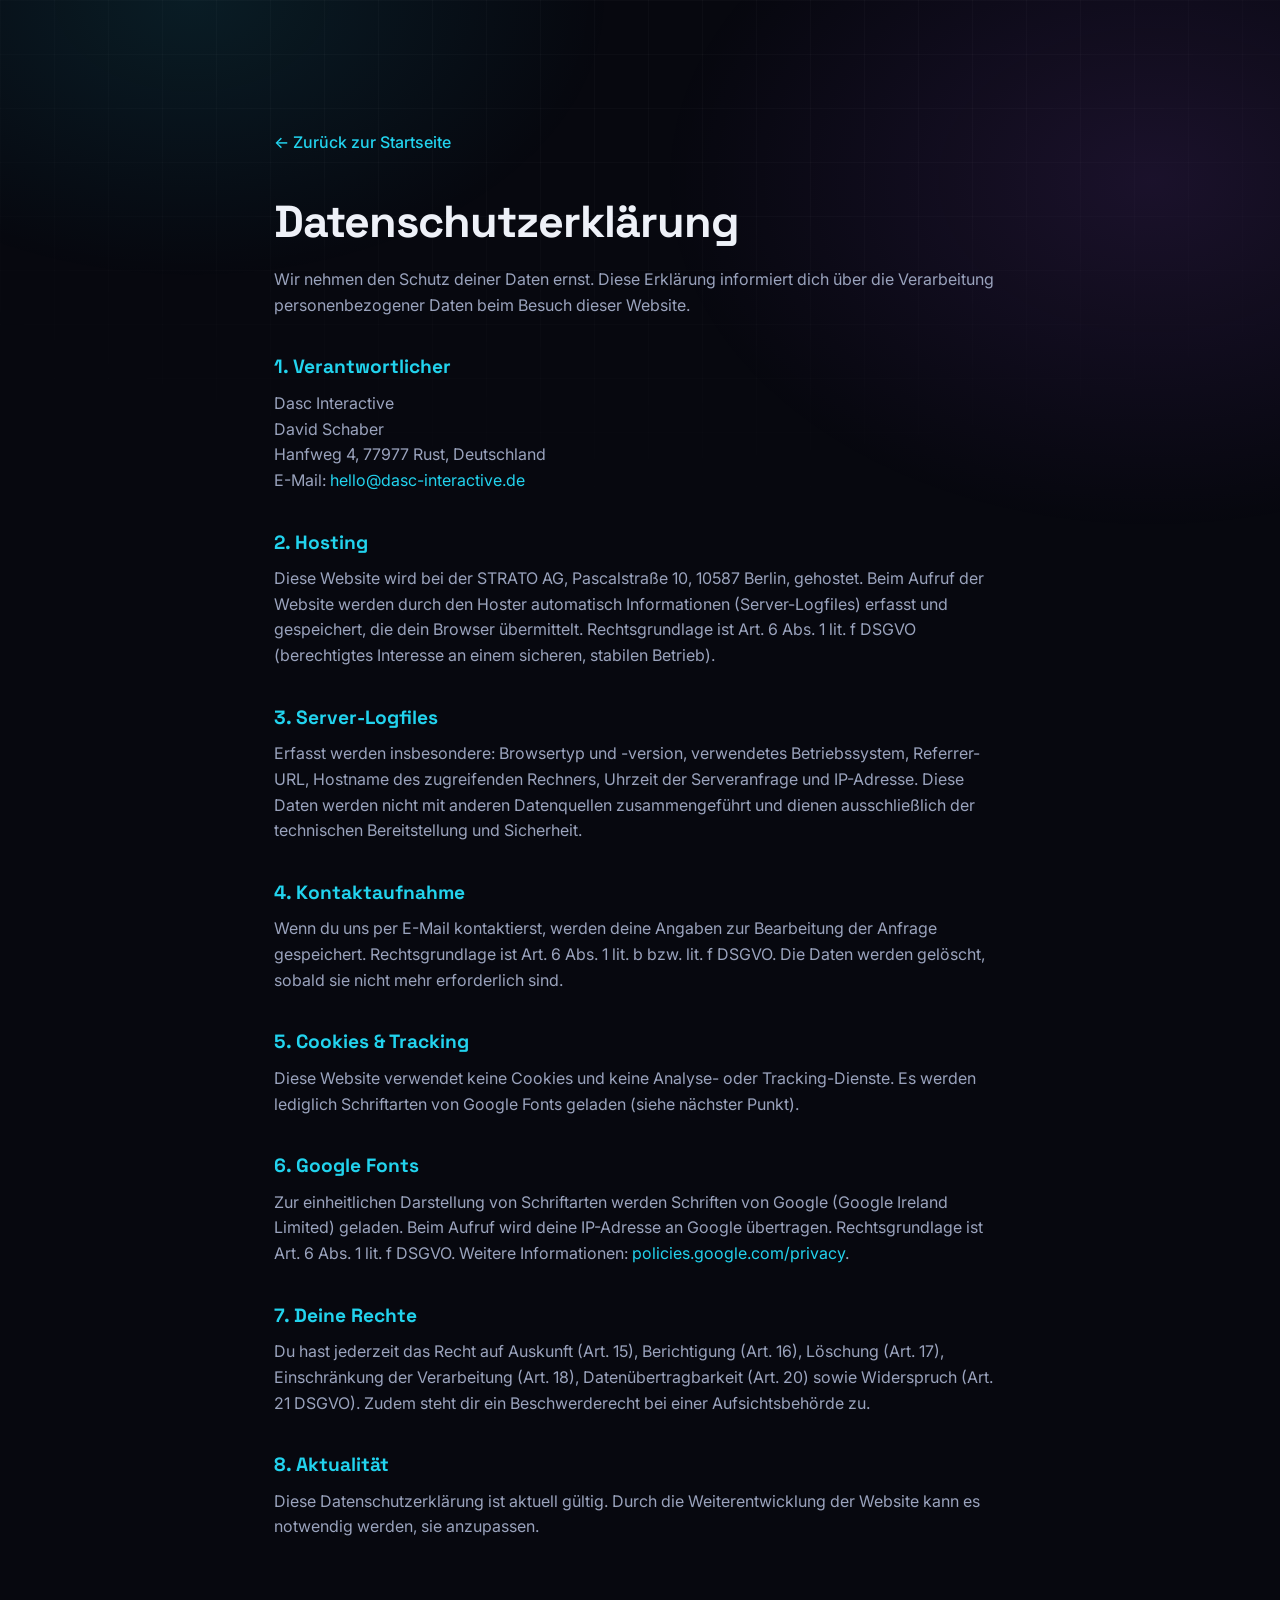
==== datenschutz.html @ cd978c74 "Launch Dasc Interactive studio website Dark/neon gaming portfolio: hero, products (BQ Prüfung, TinyM" ====
<!DOCTYPE html>
<html lang="de">
<head>
  <meta charset="UTF-8" />
  <meta name="viewport" content="width=device-width, initial-scale=1.0" />
  <title>Datenschutz — Dasc Interactive</title>
  <meta name="robots" content="noindex" />
  <link rel="icon" href="favicon.svg" type="image/svg+xml" />
  <link href="https://fonts.googleapis.com/css2?family=Space+Grotesk:wght@500;700&family=Inter:wght@400;500;600&display=swap" rel="stylesheet" />
  <link rel="stylesheet" href="styles.css" />
  <style>
    .legal { max-width: 780px; margin: 0 auto; padding: 130px 24px 90px; position: relative; z-index: 2; }
    .legal h1 { font-size: clamp(2rem,5vw,2.8rem); margin-bottom: 10px; letter-spacing: -1px; }
    .legal h2 { font-size: 1.2rem; margin: 34px 0 8px; color: var(--cyan); font-family: 'Space Grotesk'; }
    .legal p { color: var(--text-dim); margin-bottom: 8px; }
    .legal a { color: var(--cyan); }
    .legal .intro { margin-bottom: 24px; }
    .back { display: inline-flex; align-items: center; gap: 8px; color: var(--text-dim); margin-bottom: 30px; font-weight: 500; }
    .back:hover { color: var(--cyan); }
  </style>
</head>
<body>
  <div class="grid-overlay" aria-hidden="true"></div>
  <div class="legal">
    <a href="index.html" class="back">← Zurück zur Startseite</a>
    <h1>Datenschutzerklärung</h1>
    <p class="intro">Wir nehmen den Schutz deiner Daten ernst. Diese Erklärung informiert dich über die Verarbeitung personenbezogener Daten beim Besuch dieser Website.</p>

    <h2>1. Verantwortlicher</h2>
    <p>Dasc Interactive<br />David Schaber<br />Hanfweg 4, 77977 Rust, Deutschland<br />E-Mail: <a href="mailto:hello@dasc-interactive.de">hello@dasc-interactive.de</a></p>

    <h2>2. Hosting</h2>
    <p>Diese Website wird bei der STRATO AG, Pascalstraße 10, 10587 Berlin, gehostet. Beim Aufruf der Website werden durch den Hoster automatisch Informationen (Server-Logfiles) erfasst und gespeichert, die dein Browser übermittelt. Rechtsgrundlage ist Art. 6 Abs. 1 lit. f DSGVO (berechtigtes Interesse an einem sicheren, stabilen Betrieb).</p>

    <h2>3. Server-Logfiles</h2>
    <p>Erfasst werden insbesondere: Browsertyp und -version, verwendetes Betriebssystem, Referrer-URL, Hostname des zugreifenden Rechners, Uhrzeit der Serveranfrage und IP-Adresse. Diese Daten werden nicht mit anderen Datenquellen zusammengeführt und dienen ausschließlich der technischen Bereitstellung und Sicherheit.</p>

    <h2>4. Kontaktaufnahme</h2>
    <p>Wenn du uns per E-Mail kontaktierst, werden deine Angaben zur Bearbeitung der Anfrage gespeichert. Rechtsgrundlage ist Art. 6 Abs. 1 lit. b bzw. lit. f DSGVO. Die Daten werden gelöscht, sobald sie nicht mehr erforderlich sind.</p>

    <h2>5. Cookies &amp; Tracking</h2>
    <p>Diese Website verwendet keine Cookies und keine Analyse- oder Tracking-Dienste. Es werden lediglich Schriftarten von Google Fonts geladen (siehe nächster Punkt).</p>

    <h2>6. Google Fonts</h2>
    <p>Zur einheitlichen Darstellung von Schriftarten werden Schriften von Google (Google Ireland Limited) geladen. Beim Aufruf wird deine IP-Adresse an Google übertragen. Rechtsgrundlage ist Art. 6 Abs. 1 lit. f DSGVO. Weitere Informationen: <a href="https://policies.google.com/privacy" target="_blank" rel="noopener">policies.google.com/privacy</a>.</p>

    <h2>7. Deine Rechte</h2>
    <p>Du hast jederzeit das Recht auf Auskunft (Art. 15), Berichtigung (Art. 16), Löschung (Art. 17), Einschränkung der Verarbeitung (Art. 18), Datenübertragbarkeit (Art. 20) sowie Widerspruch (Art. 21 DSGVO). Zudem steht dir ein Beschwerderecht bei einer Aufsichtsbehörde zu.</p>

    <h2>8. Aktualität</h2>
    <p>Diese Datenschutzerklärung ist aktuell gültig. Durch die Weiterentwicklung der Website kann es notwendig werden, sie anzupassen.</p>
  </div>
</body>
</html>
---- styles.css ----
/* ============ RESET & TOKENS ============ */
*, *::before, *::after { margin: 0; padding: 0; box-sizing: border-box; }

:root {
  --bg: #07080f;
  --bg-soft: #0c0e1a;
  --surface: rgba(255, 255, 255, 0.04);
  --surface-2: rgba(255, 255, 255, 0.06);
  --border: rgba(255, 255, 255, 0.09);
  --text: #eef1f8;
  --text-dim: #9aa3bd;
  --cyan: #22d3ee;
  --purple: #a855f7;
  --magenta: #d946ef;
  --blue: #3b82f6;
  --radius: 18px;
  --maxw: 1180px;
  --ease: cubic-bezier(0.16, 1, 0.3, 1);
}

html { scroll-behavior: smooth; }

body {
  font-family: 'Inter', system-ui, -apple-system, sans-serif;
  background: var(--bg);
  color: var(--text);
  line-height: 1.6;
  overflow-x: hidden;
  -webkit-font-smoothing: antialiased;
  cursor: default;
}

h1, h2, h3, .logo, .stat-num, .btn {
  font-family: 'Space Grotesk', system-ui, sans-serif;
}

a { color: inherit; text-decoration: none; }
section { position: relative; z-index: 2; }

/* ============ BACKGROUND ============ */
#bg-canvas {
  position: fixed; inset: 0; z-index: 0;
  width: 100%; height: 100%;
}
.grid-overlay {
  position: fixed; inset: 0; z-index: 1; pointer-events: none;
  background-image:
    linear-gradient(rgba(255,255,255,0.025) 1px, transparent 1px),
    linear-gradient(90deg, rgba(255,255,255,0.025) 1px, transparent 1px);
  background-size: 54px 54px;
  mask-image: radial-gradient(ellipse 80% 60% at 50% 0%, #000 40%, transparent 100%);
  -webkit-mask-image: radial-gradient(ellipse 80% 60% at 50% 0%, #000 40%, transparent 100%);
}
body::before {
  content: ""; position: fixed; inset: 0; z-index: 1; pointer-events: none;
  background:
    radial-gradient(600px 400px at 15% 0%, rgba(34,211,238,0.10), transparent 70%),
    radial-gradient(700px 500px at 90% 20%, rgba(168,85,247,0.12), transparent 70%);
}

/* cursor glow */
.cursor-glow {
  position: fixed; top: 0; left: 0; z-index: 3; pointer-events: none;
  width: 380px; height: 380px; border-radius: 50%;
  background: radial-gradient(circle, rgba(34,211,238,0.10), transparent 65%);
  transform: translate(-50%, -50%);
  transition: opacity .3s; opacity: 0;
  will-change: transform;
}

/* scroll progress */
.scroll-progress {
  position: fixed; top: 0; left: 0; height: 3px; width: 0%;
  background: linear-gradient(90deg, var(--cyan), var(--purple), var(--magenta));
  z-index: 200; box-shadow: 0 0 12px rgba(168,85,247,0.6);
}

/* ============ NAV ============ */
.nav {
  position: fixed; top: 0; left: 0; width: 100%; z-index: 100;
  transition: background .4s, border-color .4s, padding .4s;
  border-bottom: 1px solid transparent;
}
.nav.scrolled {
  background: rgba(7, 8, 15, 0.72);
  backdrop-filter: blur(18px); -webkit-backdrop-filter: blur(18px);
  border-bottom: 1px solid var(--border);
}
.nav-inner {
  max-width: var(--maxw); margin: 0 auto;
  padding: 20px 24px; display: flex; align-items: center; justify-content: space-between;
}
.logo { display: flex; align-items: center; gap: 10px; font-weight: 700; font-size: 20px; }
.logo-mark {
  font-family: 'Space Grotesk', monospace; color: var(--cyan);
  background: rgba(34,211,238,0.12); border: 1px solid rgba(34,211,238,0.3);
  padding: 3px 8px; border-radius: 8px; font-size: 15px;
  box-shadow: 0 0 18px rgba(34,211,238,0.25);
}
.logo-accent { color: var(--purple); }
.nav-links { display: flex; align-items: center; gap: 34px; }
.nav-links a {
  font-size: 15px; color: var(--text-dim); font-weight: 500;
  transition: color .25s; position: relative;
}
.nav-links a:not(.nav-cta)::after {
  content: ""; position: absolute; left: 0; bottom: -6px; height: 2px; width: 0;
  background: linear-gradient(90deg, var(--cyan), var(--purple)); transition: width .3s var(--ease);
}
.nav-links a:hover { color: var(--text); }
.nav-links a:not(.nav-cta):hover::after, .nav-links a.active::after { width: 100%; }
.nav-cta {
  padding: 9px 20px; border-radius: 999px; color: var(--text) !important;
  background: linear-gradient(135deg, rgba(34,211,238,0.18), rgba(168,85,247,0.18));
  border: 1px solid var(--border); transition: transform .25s, box-shadow .25s;
}
.nav-cta:hover { transform: translateY(-2px); box-shadow: 0 8px 24px rgba(168,85,247,0.3); }

.nav-toggle { display: none; flex-direction: column; gap: 5px; background: none; border: 0; cursor: pointer; padding: 6px; }
.nav-toggle span { width: 26px; height: 2px; background: var(--text); border-radius: 2px; transition: .3s; }
.nav-toggle.open span:nth-child(1) { transform: translateY(7px) rotate(45deg); }
.nav-toggle.open span:nth-child(2) { opacity: 0; }
.nav-toggle.open span:nth-child(3) { transform: translateY(-7px) rotate(-45deg); }

/* ============ HERO ============ */
.hero {
  min-height: 100vh; display: flex; flex-direction: column; align-items: center; justify-content: center;
  text-align: center; padding: 120px 24px 60px; max-width: var(--maxw); margin: 0 auto;
}
.hero-content { max-width: 880px; }
.badge {
  display: inline-flex; align-items: center; gap: 9px;
  padding: 8px 16px; border-radius: 999px; font-size: 13.5px; font-weight: 500;
  color: var(--text-dim); background: var(--surface); border: 1px solid var(--border);
  margin-bottom: 28px; letter-spacing: .2px;
}
.badge-dot {
  width: 8px; height: 8px; border-radius: 50%; background: var(--cyan);
  box-shadow: 0 0 10px var(--cyan); animation: pulse 2s infinite;
}
@keyframes pulse { 0%,100% { opacity: 1; } 50% { opacity: .35; } }

.hero-title {
  font-size: clamp(2.5rem, 6.5vw, 5rem); font-weight: 700; line-height: 1.05;
  letter-spacing: -1.5px; margin-bottom: 24px;
}
.grad-text {
  background: linear-gradient(120deg, var(--cyan), var(--purple));
  -webkit-background-clip: text; background-clip: text; color: transparent;
}
.grad-text-2 { background: linear-gradient(120deg, var(--purple), var(--magenta)); -webkit-background-clip: text; background-clip: text; color: transparent; }

.hero-sub {
  font-size: clamp(1.05rem, 2vw, 1.3rem); color: var(--text-dim);
  max-width: 640px; margin: 0 auto 38px;
}
.hero-actions { display: flex; gap: 16px; justify-content: center; flex-wrap: wrap; margin-bottom: 60px; }

.btn {
  display: inline-flex; align-items: center; justify-content: center;
  padding: 14px 30px; border-radius: 999px; font-size: 16px; font-weight: 600;
  cursor: pointer; border: 1px solid transparent; transition: transform .25s var(--ease), box-shadow .25s;
  will-change: transform;
}
.btn-primary {
  color: #05060c; background: linear-gradient(120deg, var(--cyan), var(--purple));
  box-shadow: 0 8px 30px rgba(34,211,238,0.25);
}
.btn-primary:hover { box-shadow: 0 12px 44px rgba(168,85,247,0.45); }
.btn-ghost { color: var(--text); background: var(--surface); border-color: var(--border); }
.btn-ghost:hover { background: var(--surface-2); border-color: rgba(255,255,255,0.2); }
.btn-lg { padding: 18px 40px; font-size: 18px; }

.stats { display: inline-flex; align-items: center; gap: 30px; padding: 22px 34px;
  border-radius: var(--radius); background: var(--surface); border: 1px solid var(--border);
  backdrop-filter: blur(8px); flex-wrap: wrap; justify-content: center; }
.stat { display: flex; flex-direction: column; align-items: center; min-width: 90px; }
.stat-num { font-size: 1.9rem; font-weight: 700;
  background: linear-gradient(120deg, var(--cyan), var(--purple)); -webkit-background-clip: text; background-clip: text; color: transparent; }
.stat-label { font-size: 12.5px; color: var(--text-dim); margin-top: 2px; letter-spacing: .3px; }
.stat-divider { width: 1px; height: 38px; background: var(--border); }

.scroll-hint { position: absolute; bottom: 28px; left: 50%; transform: translateX(-50%);
  font-size: 12px; color: var(--text-dim); letter-spacing: 2px; text-transform: uppercase;
  display: flex; flex-direction: column; align-items: center; gap: 10px; }
.scroll-hint span { width: 1px; height: 40px; background: linear-gradient(var(--cyan), transparent); animation: scrolldot 2s infinite; }
@keyframes scrolldot { 0% { transform: scaleY(0); transform-origin: top; } 50% { transform: scaleY(1); transform-origin: top; } 51% { transform-origin: bottom; } 100% { transform: scaleY(0); transform-origin: bottom; } }

/* ============ MARQUEE ============ */
.marquee { overflow: hidden; border-top: 1px solid var(--border); border-bottom: 1px solid var(--border);
  padding: 18px 0; background: rgba(255,255,255,0.015); position: relative; z-index: 2;
  mask-image: linear-gradient(90deg, transparent, #000 12%, #000 88%, transparent);
  -webkit-mask-image: linear-gradient(90deg, transparent, #000 12%, #000 88%, transparent); }
.marquee-track { display: flex; gap: 26px; white-space: nowrap; width: max-content;
  animation: marquee 28s linear infinite; }
.marquee-track span { font-family: 'Space Grotesk'; font-size: 17px; color: var(--text-dim); font-weight: 500; }
.marquee-track span:nth-child(2n) { color: var(--cyan); }
@keyframes marquee { to { transform: translateX(-50%); } }

/* ============ SECTIONS ============ */
.section { max-width: var(--maxw); margin: 0 auto; padding: 110px 24px; }
.section-head { text-align: center; max-width: 640px; margin: 0 auto 60px; }
.eyebrow { font-family: 'Space Grotesk'; font-size: 14px; color: var(--cyan); letter-spacing: 1px; font-weight: 500; }
.section-head h2 { font-size: clamp(2rem, 4.5vw, 3rem); font-weight: 700; letter-spacing: -1px; margin: 14px 0 14px; }
.section-head p { color: var(--text-dim); font-size: 1.1rem; }

/* ============ PRODUCTS ============ */
.products-grid { display: grid; grid-template-columns: repeat(auto-fit, minmax(300px, 1fr)); gap: 26px; }
.product-card {
  position: relative; padding: 30px; border-radius: var(--radius);
  background: var(--surface); border: 1px solid var(--border); overflow: hidden;
  transition: transform .15s var(--ease), border-color .3s, box-shadow .3s;
  transform-style: preserve-3d;
}
.product-card::after {
  content: ""; position: absolute; inset: -1px; border-radius: var(--radius); padding: 1px;
  background: linear-gradient(135deg, var(--glow), var(--glow2)); opacity: 0;
  -webkit-mask: linear-gradient(#000 0 0) content-box, linear-gradient(#000 0 0);
  -webkit-mask-composite: xor; mask-composite: exclude; transition: opacity .3s;
}
.product-card:hover { box-shadow: 0 30px 60px rgba(0,0,0,0.5), 0 0 40px -10px var(--glow); }
.product-card:hover::after { opacity: .7; }
.card-shine { position: absolute; top: 0; left: 0; width: 100%; height: 100%; pointer-events: none;
  background: radial-gradient(400px circle at var(--mx, 50%) var(--my, 0%), rgba(255,255,255,0.07), transparent 45%);
  opacity: 0; transition: opacity .3s; }
.product-card:hover .card-shine { opacity: 1; }

.product-top { display: flex; align-items: center; justify-content: space-between; margin-bottom: 20px; }
.product-icon { width: 58px; height: 58px; border-radius: 15px; display: grid; place-items: center; font-size: 28px;
  box-shadow: 0 8px 24px rgba(0,0,0,0.35); }
.product-tag { font-size: 12px; font-weight: 600; padding: 5px 12px; border-radius: 999px; }
.product-tag.live { color: #34d399; background: rgba(52,211,153,0.12); border: 1px solid rgba(52,211,153,0.3); }
.product-tag.soon-tag { color: var(--magenta); background: rgba(217,70,239,0.12); border: 1px solid rgba(217,70,239,0.3); }
.product-card h3 { font-size: 1.5rem; margin-bottom: 10px; }
.product-desc { color: var(--text-dim); font-size: 0.98rem; margin-bottom: 18px; }
.product-feats { list-style: none; display: flex; flex-wrap: wrap; gap: 8px; margin-bottom: 22px; }
.product-feats li { font-size: 12.5px; padding: 5px 11px; border-radius: 8px; background: var(--surface-2);
  border: 1px solid var(--border); color: var(--text-dim); }
.product-actions { display: flex; gap: 18px; flex-wrap: wrap; }
.card-link { font-weight: 600; font-size: 14.5px; color: var(--cyan); transition: gap .25s, color .25s; }
.card-link:hover { color: var(--text); }
.product-card.soon { opacity: .92; }

/* ============ SERVICES ============ */
.services-grid { display: grid; grid-template-columns: repeat(auto-fit, minmax(290px, 1fr)); gap: 20px; }
.service-card { padding: 28px; border-radius: var(--radius); background: var(--surface);
  border: 1px solid var(--border); transition: transform .3s var(--ease), background .3s, border-color .3s; }
.service-card:hover { transform: translateY(-6px); background: var(--surface-2); border-color: rgba(34,211,238,0.3); }
.service-ico { font-size: 32px; margin-bottom: 16px; display: inline-block; }
.service-card h3 { font-size: 1.2rem; margin-bottom: 8px; }
.service-card p { color: var(--text-dim); font-size: 0.95rem; }

/* ============ STUDIO ============ */
.studio-inner { display: grid; grid-template-columns: 1fr 1fr; gap: 60px; align-items: center; }
.studio-text h2 { font-size: clamp(1.9rem, 4vw, 2.8rem); margin: 12px 0 22px; letter-spacing: -1px; line-height: 1.1; }
.studio-text p { color: var(--text-dim); margin-bottom: 18px; font-size: 1.05rem; }
.studio-text strong { color: var(--text); }
.studio-text .btn { margin-top: 12px; }
.studio-visual { position: relative; }
.orb { position: absolute; inset: -30px; border-radius: 50%; filter: blur(60px); z-index: -1;
  background: radial-gradient(circle, rgba(168,85,247,0.4), rgba(34,211,238,0.2), transparent 70%);
  animation: float 8s ease-in-out infinite; }
@keyframes float { 0%,100% { transform: translateY(0) scale(1); } 50% { transform: translateY(-18px) scale(1.05); } }
.code-window { background: rgba(8,10,20,0.85); border: 1px solid var(--border); border-radius: 14px; overflow: hidden;
  box-shadow: 0 30px 70px rgba(0,0,0,0.5); backdrop-filter: blur(8px); }
.cw-bar { display: flex; gap: 8px; padding: 14px 16px; border-bottom: 1px solid var(--border); background: rgba(255,255,255,0.02); }
.cw-bar span { width: 12px; height: 12px; border-radius: 50%; background: #ff5f57; }
.cw-bar span:nth-child(2) { background: #febc2e; } .cw-bar span:nth-child(3) { background: #28c840; }
.code-window pre { padding: 22px; overflow-x: auto; }
.code-window code { font-family: 'Space Grotesk', monospace; font-size: 14.5px; line-height: 1.9; color: #c9d1e8; }
.c-key { color: var(--purple); } .c-prop { color: var(--cyan); } .c-str { color: #7ee787; } .c-num { color: #f5a623; }

/* ============ CONTACT ============ */
.contact { padding-bottom: 130px; }
.contact-card { text-align: center; max-width: 720px; margin: 0 auto; padding: 64px 40px;
  border-radius: 26px; background: linear-gradient(160deg, rgba(34,211,238,0.07), rgba(168,85,247,0.07));
  border: 1px solid var(--border); position: relative; overflow: hidden; }
.contact-card::before { content: ""; position: absolute; inset: 0; z-index: -1;
  background: radial-gradient(500px circle at 50% 0%, rgba(168,85,247,0.18), transparent 70%); }
.contact-card h2 { font-size: clamp(1.9rem, 4vw, 2.8rem); margin: 14px 0 16px; letter-spacing: -1px; }
.contact-card p { color: var(--text-dim); font-size: 1.1rem; margin-bottom: 32px; }
.contact-meta { display: flex; gap: 28px; justify-content: center; flex-wrap: wrap; margin-top: 28px; color: var(--text-dim); font-size: 14.5px; }

/* ============ FOOTER ============ */
.footer { border-top: 1px solid var(--border); padding: 50px 24px 30px; position: relative; z-index: 2;
  background: rgba(7,8,15,0.6); }
.footer-inner { max-width: var(--maxw); margin: 0 auto; display: flex; align-items: center; justify-content: space-between; gap: 24px; flex-wrap: wrap; }
.footer-brand { display: flex; align-items: center; gap: 10px; font-family: 'Space Grotesk'; font-weight: 700; font-size: 18px; }
.footer-links { display: flex; gap: 24px; flex-wrap: wrap; }
.footer-links a { color: var(--text-dim); font-size: 14.5px; transition: color .25s; }
.footer-links a:hover { color: var(--cyan); }
.footer-bottom { max-width: var(--maxw); margin: 30px auto 0; padding-top: 24px; border-top: 1px solid var(--border);
  display: flex; justify-content: space-between; gap: 16px; flex-wrap: wrap; color: var(--text-dim); font-size: 13px; }

/* ============ REVEAL ANIM ============ */
.reveal { opacity: 0; transform: translateY(30px); transition: opacity .7s var(--ease), transform .7s var(--ease); }
.reveal.visible { opacity: 1; transform: translateY(0); }

/* ============ RESPONSIVE ============ */
@media (max-width: 860px) {
  .studio-inner { grid-template-columns: 1fr; gap: 40px; }
  .nav-links {
    position: fixed; top: 0; right: 0; height: 100vh; width: min(78vw, 320px);
    flex-direction: column; align-items: flex-start; justify-content: center; gap: 28px;
    padding: 40px; background: rgba(7,8,15,0.96); backdrop-filter: blur(20px);
    border-left: 1px solid var(--border); transform: translateX(100%); transition: transform .4s var(--ease);
  }
  .nav-links.open { transform: translateX(0); }
  .nav-links a { font-size: 22px; }
  .nav-toggle { display: flex; z-index: 101; }
}
@media (max-width: 560px) {
  .section { padding: 80px 20px; }
  .stats { gap: 18px; padding: 18px 22px; }
  .stat-divider { display: none; }
  .footer-bottom { flex-direction: column; }
}

@media (prefers-reduced-motion: reduce) {
  *, *::before, *::after { animation: none !important; transition: none !important; }
  .reveal { opacity: 1; transform: none; }
}
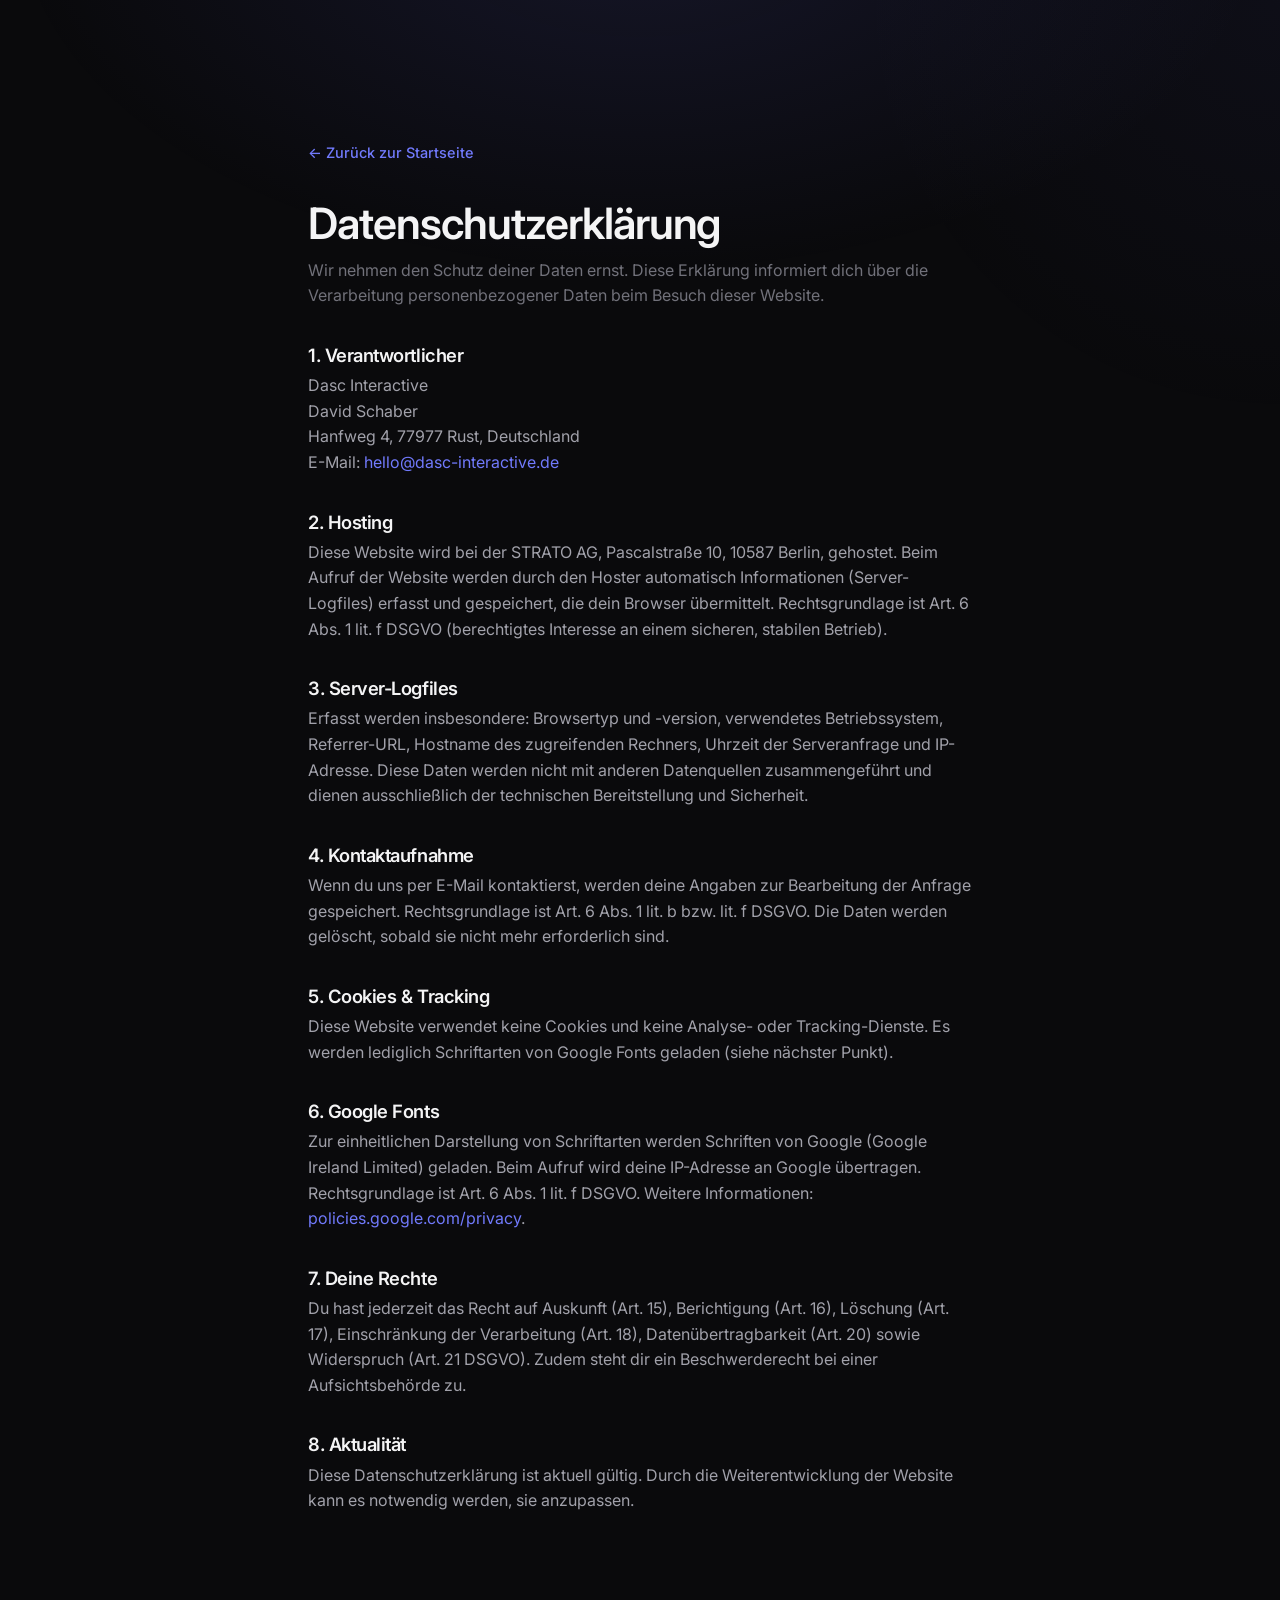
==== commit 0b56ade1: "Polish to production-grade: robustness, SEO, a11y, legal pages - No-JS fallback so content never sta" ====
--- a/datenschutz.html
+++ b/datenschutz.html
@@ -6,21 +6,23 @@
   <title>Datenschutz — Dasc Interactive</title>
   <meta name="robots" content="noindex" />
   <link rel="icon" href="favicon.svg" type="image/svg+xml" />
-  <link href="https://fonts.googleapis.com/css2?family=Space+Grotesk:wght@500;700&family=Inter:wght@400;500;600&display=swap" rel="stylesheet" />
+  <link rel="preconnect" href="https://fonts.googleapis.com" />
+  <link rel="preconnect" href="https://fonts.gstatic.com" crossorigin />
+  <link href="https://fonts.googleapis.com/css2?family=Inter:wght@400;500;600;700&family=JetBrains+Mono:wght@500&display=swap" rel="stylesheet" />
   <link rel="stylesheet" href="styles.css" />
   <style>
-    .legal { max-width: 780px; margin: 0 auto; padding: 130px 24px 90px; position: relative; z-index: 2; }
-    .legal h1 { font-size: clamp(2rem,5vw,2.8rem); margin-bottom: 10px; letter-spacing: -1px; }
-    .legal h2 { font-size: 1.2rem; margin: 34px 0 8px; color: var(--cyan); font-family: 'Space Grotesk'; }
-    .legal p { color: var(--text-dim); margin-bottom: 8px; }
-    .legal a { color: var(--cyan); }
-    .legal .intro { margin-bottom: 24px; }
-    .back { display: inline-flex; align-items: center; gap: 8px; color: var(--text-dim); margin-bottom: 30px; font-weight: 500; }
-    .back:hover { color: var(--cyan); }
+    .legal { max-width: 720px; margin: 0 auto; padding: 140px 28px 100px; position: relative; z-index: 2; }
+    .legal h1 { font-size: clamp(2rem,5vw,2.7rem); margin-bottom: 10px; }
+    .legal h2 { font-size: 1.15rem; margin: 36px 0 8px; color: var(--text); }
+    .legal p { color: var(--text-2); margin-bottom: 8px; }
+    .legal a { color: var(--accent-hover); }
+    .legal .intro { margin-bottom: 24px; color: var(--text-3); }
+    .back { display: inline-flex; align-items: center; gap: 8px; color: var(--text-2); margin-bottom: 36px; font-size: 14.5px; font-weight: 500; transition: color .2s; }
+    .back:hover { color: var(--text); }
   </style>
 </head>
 <body>
-  <div class="grid-overlay" aria-hidden="true"></div>
+  <div class="bg-glow" aria-hidden="true"></div>
   <div class="legal">
     <a href="index.html" class="back">← Zurück zur Startseite</a>
     <h1>Datenschutzerklärung</h1>
--- a/styles.css
+++ b/styles.css
@@ -2,23 +2,37 @@
 *, *::before, *::after { margin: 0; padding: 0; box-sizing: border-box; }
 
 :root {
-  --bg: #07080f;
-  --bg-soft: #0c0e1a;
-  --surface: rgba(255, 255, 255, 0.04);
-  --surface-2: rgba(255, 255, 255, 0.06);
-  --border: rgba(255, 255, 255, 0.09);
-  --text: #eef1f8;
-  --text-dim: #9aa3bd;
-  --cyan: #22d3ee;
-  --purple: #a855f7;
-  --magenta: #d946ef;
-  --blue: #3b82f6;
-  --radius: 18px;
-  --maxw: 1180px;
-  --ease: cubic-bezier(0.16, 1, 0.3, 1);
-}
-
-html { scroll-behavior: smooth; }
+  --bg: #0a0a0c;
+  --bg-alt: #0d0d10;
+  --surface: rgba(255, 255, 255, 0.024);
+  --surface-2: rgba(255, 255, 255, 0.045);
+  --border: rgba(255, 255, 255, 0.08);
+  --border-2: rgba(255, 255, 255, 0.14);
+  --text: #f4f4f5;
+  --text-2: #a1a1aa;
+  --text-3: #71717a;
+  --accent: #6366f1;
+  --accent-hover: #717afc;
+  --accent-soft: rgba(99, 102, 241, 0.14);
+  --maxw: 1120px;
+  --ease: cubic-bezier(0.22, 1, 0.36, 1);
+  --radius: 16px;
+}
+
+html { scroll-behavior: smooth; scroll-padding-top: 86px; }
+
+/* no-JS fallback: never hide content if scripts fail */
+.no-js .reveal { opacity: 1; transform: none; }
+
+::selection { background: var(--accent); color: #fff; }
+
+/* skip link */
+.skip-link {
+  position: absolute; left: 16px; top: -60px; z-index: 200;
+  background: var(--accent); color: #fff; padding: 10px 18px; border-radius: 8px;
+  font-size: 14px; font-weight: 500; transition: top .2s;
+}
+.skip-link:focus { top: 16px; }
 
 body {
   font-family: 'Inter', system-ui, -apple-system, sans-serif;
@@ -27,296 +41,241 @@
   line-height: 1.6;
   overflow-x: hidden;
   -webkit-font-smoothing: antialiased;
-  cursor: default;
-}
-
-h1, h2, h3, .logo, .stat-num, .btn {
-  font-family: 'Space Grotesk', system-ui, sans-serif;
-}
-
+  text-rendering: optimizeLegibility;
+}
+
+h1, h2, h3 { font-weight: 600; letter-spacing: -0.025em; line-height: 1.1; }
 a { color: inherit; text-decoration: none; }
-section { position: relative; z-index: 2; }
-
-/* ============ BACKGROUND ============ */
-#bg-canvas {
-  position: fixed; inset: 0; z-index: 0;
-  width: 100%; height: 100%;
-}
-.grid-overlay {
-  position: fixed; inset: 0; z-index: 1; pointer-events: none;
-  background-image:
-    linear-gradient(rgba(255,255,255,0.025) 1px, transparent 1px),
-    linear-gradient(90deg, rgba(255,255,255,0.025) 1px, transparent 1px);
-  background-size: 54px 54px;
-  mask-image: radial-gradient(ellipse 80% 60% at 50% 0%, #000 40%, transparent 100%);
-  -webkit-mask-image: radial-gradient(ellipse 80% 60% at 50% 0%, #000 40%, transparent 100%);
-}
-body::before {
-  content: ""; position: fixed; inset: 0; z-index: 1; pointer-events: none;
+img { display: block; max-width: 100%; }
+.container { max-width: var(--maxw); margin: 0 auto; padding: 0 28px; }
+
+:focus-visible { outline: 2px solid var(--accent); outline-offset: 3px; border-radius: 4px; }
+
+/* subtle single background glow */
+.bg-glow {
+  position: fixed; inset: 0; z-index: -1; pointer-events: none;
   background:
-    radial-gradient(600px 400px at 15% 0%, rgba(34,211,238,0.10), transparent 70%),
-    radial-gradient(700px 500px at 90% 20%, rgba(168,85,247,0.12), transparent 70%);
-}
-
-/* cursor glow */
-.cursor-glow {
-  position: fixed; top: 0; left: 0; z-index: 3; pointer-events: none;
-  width: 380px; height: 380px; border-radius: 50%;
-  background: radial-gradient(circle, rgba(34,211,238,0.10), transparent 65%);
-  transform: translate(-50%, -50%);
-  transition: opacity .3s; opacity: 0;
-  will-change: transform;
-}
-
-/* scroll progress */
-.scroll-progress {
-  position: fixed; top: 0; left: 0; height: 3px; width: 0%;
-  background: linear-gradient(90deg, var(--cyan), var(--purple), var(--magenta));
-  z-index: 200; box-shadow: 0 0 12px rgba(168,85,247,0.6);
+    radial-gradient(900px 520px at 50% -10%, rgba(99,102,241,0.13), transparent 70%),
+    radial-gradient(700px 700px at 100% 0%, rgba(99,102,241,0.05), transparent 60%);
+}
+
+/* ============ LABELS ============ */
+.label, .eyebrow, .step-no, .footer-h {
+  font-family: 'JetBrains Mono', ui-monospace, monospace;
+}
+.label {
+  font-size: 12px; letter-spacing: 0.14em; text-transform: uppercase;
+  color: var(--accent-hover); margin-bottom: 18px;
 }
 
 /* ============ NAV ============ */
 .nav {
   position: fixed; top: 0; left: 0; width: 100%; z-index: 100;
-  transition: background .4s, border-color .4s, padding .4s;
+  transition: background .35s, border-color .35s;
   border-bottom: 1px solid transparent;
 }
 .nav.scrolled {
-  background: rgba(7, 8, 15, 0.72);
-  backdrop-filter: blur(18px); -webkit-backdrop-filter: blur(18px);
+  background: rgba(10, 10, 12, 0.8);
+  backdrop-filter: blur(16px); -webkit-backdrop-filter: blur(16px);
   border-bottom: 1px solid var(--border);
 }
-.nav-inner {
-  max-width: var(--maxw); margin: 0 auto;
-  padding: 20px 24px; display: flex; align-items: center; justify-content: space-between;
-}
-.logo { display: flex; align-items: center; gap: 10px; font-weight: 700; font-size: 20px; }
-.logo-mark {
-  font-family: 'Space Grotesk', monospace; color: var(--cyan);
-  background: rgba(34,211,238,0.12); border: 1px solid rgba(34,211,238,0.3);
-  padding: 3px 8px; border-radius: 8px; font-size: 15px;
-  box-shadow: 0 0 18px rgba(34,211,238,0.25);
-}
-.logo-accent { color: var(--purple); }
-.nav-links { display: flex; align-items: center; gap: 34px; }
-.nav-links a {
-  font-size: 15px; color: var(--text-dim); font-weight: 500;
-  transition: color .25s; position: relative;
-}
-.nav-links a:not(.nav-cta)::after {
-  content: ""; position: absolute; left: 0; bottom: -6px; height: 2px; width: 0;
-  background: linear-gradient(90deg, var(--cyan), var(--purple)); transition: width .3s var(--ease);
-}
-.nav-links a:hover { color: var(--text); }
-.nav-links a:not(.nav-cta):hover::after, .nav-links a.active::after { width: 100%; }
+.nav-inner { display: flex; align-items: center; justify-content: space-between; height: 68px; }
+.logo { display: inline-flex; align-items: center; gap: 11px; font-weight: 600; font-size: 16px; letter-spacing: -0.01em; }
+.logo-mark { width: 28px; height: 28px; display: block; flex-shrink: 0; }
+.logo-mark svg { width: 28px; height: 28px; display: block; }
+.nav-links { display: flex; align-items: center; gap: 36px; }
+.nav-links a:not(.nav-cta) { font-size: 15px; color: var(--text-2); transition: color .2s; position: relative; }
+.nav-links a:not(.nav-cta):hover, .nav-links a.active { color: var(--text); }
+.nav-links a.active::after {
+  content: ""; position: absolute; left: 0; right: 0; bottom: -8px; height: 2px;
+  background: var(--accent); border-radius: 2px;
+}
 .nav-cta {
-  padding: 9px 20px; border-radius: 999px; color: var(--text) !important;
-  background: linear-gradient(135deg, rgba(34,211,238,0.18), rgba(168,85,247,0.18));
-  border: 1px solid var(--border); transition: transform .25s, box-shadow .25s;
-}
-.nav-cta:hover { transform: translateY(-2px); box-shadow: 0 8px 24px rgba(168,85,247,0.3); }
-
-.nav-toggle { display: none; flex-direction: column; gap: 5px; background: none; border: 0; cursor: pointer; padding: 6px; }
-.nav-toggle span { width: 26px; height: 2px; background: var(--text); border-radius: 2px; transition: .3s; }
-.nav-toggle.open span:nth-child(1) { transform: translateY(7px) rotate(45deg); }
-.nav-toggle.open span:nth-child(2) { opacity: 0; }
-.nav-toggle.open span:nth-child(3) { transform: translateY(-7px) rotate(-45deg); }
+  padding: 8px 18px; border-radius: 9px; color: var(--text) !important;
+  background: var(--surface-2); border: 1px solid var(--border);
+  transition: background .2s, border-color .2s;
+}
+.nav-cta:hover { background: rgba(255,255,255,0.08); border-color: var(--border-2); }
+
+.nav-toggle { display: none; flex-direction: column; gap: 6px; background: none; border: 0; cursor: pointer; padding: 8px; }
+.nav-toggle span { width: 24px; height: 1.6px; background: var(--text); border-radius: 2px; transition: .3s; }
+.nav-toggle.open span:nth-child(1) { transform: translateY(3.8px) rotate(45deg); }
+.nav-toggle.open span:nth-child(2) { transform: translateY(-3.8px) rotate(-45deg); }
 
 /* ============ HERO ============ */
-.hero {
-  min-height: 100vh; display: flex; flex-direction: column; align-items: center; justify-content: center;
-  text-align: center; padding: 120px 24px 60px; max-width: var(--maxw); margin: 0 auto;
-}
-.hero-content { max-width: 880px; }
-.badge {
+.hero { padding: 180px 0 110px; }
+.hero-inner { max-width: 820px; }
+.eyebrow {
   display: inline-flex; align-items: center; gap: 9px;
-  padding: 8px 16px; border-radius: 999px; font-size: 13.5px; font-weight: 500;
-  color: var(--text-dim); background: var(--surface); border: 1px solid var(--border);
-  margin-bottom: 28px; letter-spacing: .2px;
-}
-.badge-dot {
-  width: 8px; height: 8px; border-radius: 50%; background: var(--cyan);
-  box-shadow: 0 0 10px var(--cyan); animation: pulse 2s infinite;
-}
-@keyframes pulse { 0%,100% { opacity: 1; } 50% { opacity: .35; } }
-
-.hero-title {
-  font-size: clamp(2.5rem, 6.5vw, 5rem); font-weight: 700; line-height: 1.05;
-  letter-spacing: -1.5px; margin-bottom: 24px;
-}
-.grad-text {
-  background: linear-gradient(120deg, var(--cyan), var(--purple));
-  -webkit-background-clip: text; background-clip: text; color: transparent;
-}
-.grad-text-2 { background: linear-gradient(120deg, var(--purple), var(--magenta)); -webkit-background-clip: text; background-clip: text; color: transparent; }
-
-.hero-sub {
-  font-size: clamp(1.05rem, 2vw, 1.3rem); color: var(--text-dim);
-  max-width: 640px; margin: 0 auto 38px;
-}
-.hero-actions { display: flex; gap: 16px; justify-content: center; flex-wrap: wrap; margin-bottom: 60px; }
-
+  font-size: 12.5px; letter-spacing: 0.06em; color: var(--text-2);
+  padding: 7px 15px; border: 1px solid var(--border); border-radius: 999px;
+  background: var(--surface); margin-bottom: 30px;
+}
+.eyebrow-dot { width: 6px; height: 6px; border-radius: 50%; background: var(--accent); box-shadow: 0 0 0 4px var(--accent-soft); }
+.hero-title { font-size: clamp(2.6rem, 6vw, 4.6rem); margin-bottom: 28px; }
+.accent { color: var(--accent-hover); }
+.hero-sub { font-size: clamp(1.08rem, 1.6vw, 1.28rem); color: var(--text-2); max-width: 620px; margin-bottom: 38px; }
+.hero-actions { display: flex; gap: 13px; flex-wrap: wrap; margin-bottom: 40px; }
+.hero-meta { display: flex; align-items: center; gap: 14px; flex-wrap: wrap; font-size: 14px; color: var(--text-3); }
+.hero-meta .dot { color: var(--border-2); }
+
+/* ============ BUTTONS ============ */
 .btn {
-  display: inline-flex; align-items: center; justify-content: center;
-  padding: 14px 30px; border-radius: 999px; font-size: 16px; font-weight: 600;
-  cursor: pointer; border: 1px solid transparent; transition: transform .25s var(--ease), box-shadow .25s;
-  will-change: transform;
-}
-.btn-primary {
-  color: #05060c; background: linear-gradient(120deg, var(--cyan), var(--purple));
-  box-shadow: 0 8px 30px rgba(34,211,238,0.25);
-}
-.btn-primary:hover { box-shadow: 0 12px 44px rgba(168,85,247,0.45); }
-.btn-ghost { color: var(--text); background: var(--surface); border-color: var(--border); }
-.btn-ghost:hover { background: var(--surface-2); border-color: rgba(255,255,255,0.2); }
-.btn-lg { padding: 18px 40px; font-size: 18px; }
-
-.stats { display: inline-flex; align-items: center; gap: 30px; padding: 22px 34px;
-  border-radius: var(--radius); background: var(--surface); border: 1px solid var(--border);
-  backdrop-filter: blur(8px); flex-wrap: wrap; justify-content: center; }
-.stat { display: flex; flex-direction: column; align-items: center; min-width: 90px; }
-.stat-num { font-size: 1.9rem; font-weight: 700;
-  background: linear-gradient(120deg, var(--cyan), var(--purple)); -webkit-background-clip: text; background-clip: text; color: transparent; }
-.stat-label { font-size: 12.5px; color: var(--text-dim); margin-top: 2px; letter-spacing: .3px; }
-.stat-divider { width: 1px; height: 38px; background: var(--border); }
-
-.scroll-hint { position: absolute; bottom: 28px; left: 50%; transform: translateX(-50%);
-  font-size: 12px; color: var(--text-dim); letter-spacing: 2px; text-transform: uppercase;
-  display: flex; flex-direction: column; align-items: center; gap: 10px; }
-.scroll-hint span { width: 1px; height: 40px; background: linear-gradient(var(--cyan), transparent); animation: scrolldot 2s infinite; }
-@keyframes scrolldot { 0% { transform: scaleY(0); transform-origin: top; } 50% { transform: scaleY(1); transform-origin: top; } 51% { transform-origin: bottom; } 100% { transform: scaleY(0); transform-origin: bottom; } }
-
-/* ============ MARQUEE ============ */
-.marquee { overflow: hidden; border-top: 1px solid var(--border); border-bottom: 1px solid var(--border);
-  padding: 18px 0; background: rgba(255,255,255,0.015); position: relative; z-index: 2;
-  mask-image: linear-gradient(90deg, transparent, #000 12%, #000 88%, transparent);
-  -webkit-mask-image: linear-gradient(90deg, transparent, #000 12%, #000 88%, transparent); }
-.marquee-track { display: flex; gap: 26px; white-space: nowrap; width: max-content;
-  animation: marquee 28s linear infinite; }
-.marquee-track span { font-family: 'Space Grotesk'; font-size: 17px; color: var(--text-dim); font-weight: 500; }
-.marquee-track span:nth-child(2n) { color: var(--cyan); }
-@keyframes marquee { to { transform: translateX(-50%); } }
+  display: inline-flex; align-items: center; justify-content: center; gap: 8px;
+  height: 46px; padding: 0 24px; border-radius: 10px; font-size: 15px; font-weight: 500;
+  border: 1px solid transparent; cursor: pointer; transition: background .2s, border-color .2s, transform .2s, box-shadow .2s;
+}
+.btn-primary { background: var(--accent); color: #fff; box-shadow: 0 1px 0 rgba(255,255,255,0.12) inset; }
+.btn-primary:hover { background: var(--accent-hover); transform: translateY(-1px); box-shadow: 0 8px 24px -8px rgba(99,102,241,0.7); }
+.btn-secondary { background: var(--surface-2); color: var(--text); border-color: var(--border); }
+.btn-secondary:hover { background: rgba(255,255,255,0.08); border-color: var(--border-2); }
+.btn-lg { height: 52px; padding: 0 30px; font-size: 16px; }
 
 /* ============ SECTIONS ============ */
-.section { max-width: var(--maxw); margin: 0 auto; padding: 110px 24px; }
-.section-head { text-align: center; max-width: 640px; margin: 0 auto 60px; }
-.eyebrow { font-family: 'Space Grotesk'; font-size: 14px; color: var(--cyan); letter-spacing: 1px; font-weight: 500; }
-.section-head h2 { font-size: clamp(2rem, 4.5vw, 3rem); font-weight: 700; letter-spacing: -1px; margin: 14px 0 14px; }
-.section-head p { color: var(--text-dim); font-size: 1.1rem; }
-
-/* ============ PRODUCTS ============ */
-.products-grid { display: grid; grid-template-columns: repeat(auto-fit, minmax(300px, 1fr)); gap: 26px; }
-.product-card {
-  position: relative; padding: 30px; border-radius: var(--radius);
-  background: var(--surface); border: 1px solid var(--border); overflow: hidden;
-  transition: transform .15s var(--ease), border-color .3s, box-shadow .3s;
-  transform-style: preserve-3d;
-}
-.product-card::after {
-  content: ""; position: absolute; inset: -1px; border-radius: var(--radius); padding: 1px;
-  background: linear-gradient(135deg, var(--glow), var(--glow2)); opacity: 0;
-  -webkit-mask: linear-gradient(#000 0 0) content-box, linear-gradient(#000 0 0);
-  -webkit-mask-composite: xor; mask-composite: exclude; transition: opacity .3s;
-}
-.product-card:hover { box-shadow: 0 30px 60px rgba(0,0,0,0.5), 0 0 40px -10px var(--glow); }
-.product-card:hover::after { opacity: .7; }
-.card-shine { position: absolute; top: 0; left: 0; width: 100%; height: 100%; pointer-events: none;
-  background: radial-gradient(400px circle at var(--mx, 50%) var(--my, 0%), rgba(255,255,255,0.07), transparent 45%);
-  opacity: 0; transition: opacity .3s; }
-.product-card:hover .card-shine { opacity: 1; }
-
-.product-top { display: flex; align-items: center; justify-content: space-between; margin-bottom: 20px; }
-.product-icon { width: 58px; height: 58px; border-radius: 15px; display: grid; place-items: center; font-size: 28px;
-  box-shadow: 0 8px 24px rgba(0,0,0,0.35); }
-.product-tag { font-size: 12px; font-weight: 600; padding: 5px 12px; border-radius: 999px; }
-.product-tag.live { color: #34d399; background: rgba(52,211,153,0.12); border: 1px solid rgba(52,211,153,0.3); }
-.product-tag.soon-tag { color: var(--magenta); background: rgba(217,70,239,0.12); border: 1px solid rgba(217,70,239,0.3); }
-.product-card h3 { font-size: 1.5rem; margin-bottom: 10px; }
-.product-desc { color: var(--text-dim); font-size: 0.98rem; margin-bottom: 18px; }
-.product-feats { list-style: none; display: flex; flex-wrap: wrap; gap: 8px; margin-bottom: 22px; }
-.product-feats li { font-size: 12.5px; padding: 5px 11px; border-radius: 8px; background: var(--surface-2);
-  border: 1px solid var(--border); color: var(--text-dim); }
-.product-actions { display: flex; gap: 18px; flex-wrap: wrap; }
-.card-link { font-weight: 600; font-size: 14.5px; color: var(--cyan); transition: gap .25s, color .25s; }
-.card-link:hover { color: var(--text); }
-.product-card.soon { opacity: .92; }
-
-/* ============ SERVICES ============ */
-.services-grid { display: grid; grid-template-columns: repeat(auto-fit, minmax(290px, 1fr)); gap: 20px; }
-.service-card { padding: 28px; border-radius: var(--radius); background: var(--surface);
-  border: 1px solid var(--border); transition: transform .3s var(--ease), background .3s, border-color .3s; }
-.service-card:hover { transform: translateY(-6px); background: var(--surface-2); border-color: rgba(34,211,238,0.3); }
-.service-ico { font-size: 32px; margin-bottom: 16px; display: inline-block; }
-.service-card h3 { font-size: 1.2rem; margin-bottom: 8px; }
-.service-card p { color: var(--text-dim); font-size: 0.95rem; }
+.section { padding: 100px 0; border-top: 1px solid var(--border); }
+.section-alt { background: var(--bg-alt); }
+.section-head { max-width: 620px; margin-bottom: 56px; }
+.section-head h2 { font-size: clamp(1.8rem, 3.4vw, 2.6rem); }
+.section-lead { color: var(--text-2); font-size: 1.08rem; margin-top: 16px; }
+
+/* ============ WORK (products) ============ */
+.work {
+  display: grid; grid-template-columns: 0.85fr 1fr; gap: 64px; align-items: center;
+  padding: 56px 0;
+}
+.work + .work { border-top: 1px solid var(--border); }
+.work-reverse .work-media { order: 2; }
+.work-media { display: flex; justify-content: center; }
+.device {
+  position: relative; padding: 11px; border-radius: 32px;
+  background: linear-gradient(160deg, rgba(255,255,255,0.1), rgba(255,255,255,0.02));
+  border: 1px solid var(--border-2); width: 250px;
+  box-shadow: 0 40px 90px -32px rgba(0,0,0,0.85), 0 0 0 1px rgba(0,0,0,0.4);
+  transition: transform .45s var(--ease);
+}
+.work:hover .device { transform: translateY(-8px); }
+.device::before {
+  content: ""; position: absolute; top: 11px; left: 50%; transform: translateX(-50%);
+  width: 78px; height: 18px; background: #0b0b0e; border-radius: 0 0 12px 12px; z-index: 2;
+}
+.device::after {
+  content: ""; position: absolute; inset: 0; border-radius: 32px; pointer-events: none;
+  background: radial-gradient(320px 220px at 50% -10%, rgba(99,102,241,0.22), transparent 70%);
+}
+.device img { width: 100%; border-radius: 22px; display: block; }
+.work-top { display: flex; align-items: center; gap: 14px; margin-bottom: 22px; }
+.work-icon { width: 44px; height: 44px; border-radius: 11px; }
+.status {
+  font-family: 'JetBrains Mono', monospace; font-size: 11px; letter-spacing: 0.04em;
+  padding: 5px 11px; border-radius: 999px; font-weight: 500;
+}
+.status-live { color: #4ade80; background: rgba(74,222,128,0.1); border: 1px solid rgba(74,222,128,0.22); }
+.status-soon { color: var(--accent-hover); background: var(--accent-soft); border: 1px solid rgba(99,102,241,0.3); }
+.work-body h3 { font-size: 1.7rem; margin-bottom: 7px; }
+.work-cat { font-size: 14px; color: var(--text-3); margin-bottom: 18px; }
+.work-desc { color: var(--text-2); font-size: 1.02rem; margin-bottom: 22px; max-width: 460px; }
+.chips { list-style: none; display: flex; flex-wrap: wrap; gap: 8px; margin-bottom: 26px; }
+.chips li { font-size: 13px; color: var(--text-2); padding: 6px 12px; border-radius: 8px; background: var(--surface-2); border: 1px solid var(--border); }
+.work-links { display: flex; gap: 26px; flex-wrap: wrap; }
+.link-arrow { display: inline-flex; align-items: center; gap: 7px; font-size: 14.5px; font-weight: 500; color: var(--text); transition: color .2s; }
+.link-arrow svg { width: 14px; height: 14px; transition: transform .2s; }
+.link-arrow:hover { color: var(--accent-hover); }
+.link-arrow:hover svg { transform: translate(2px, -2px); }
+
+/* next card */
+.next-card {
+  margin-top: 56px; display: flex; align-items: center; justify-content: space-between; gap: 28px; flex-wrap: wrap;
+  padding: 34px 36px; border-radius: var(--radius); background: var(--surface); border: 1px solid var(--border);
+}
+.next-card h3 { font-size: 1.35rem; margin: 14px 0 6px; }
+.next-card p { color: var(--text-2); max-width: 520px; }
+.next-card .link-arrow svg { width: 15px; height: 15px; }
+.next-card .link-arrow:hover svg { transform: translateX(3px); }
+
+/* ============ CAPABILITIES ============ */
+.cap-grid { display: grid; grid-template-columns: repeat(3, 1fr); gap: 1px; background: var(--border); border: 1px solid var(--border); border-radius: var(--radius); overflow: hidden; }
+.cap { background: var(--bg-alt); padding: 34px 30px; transition: background .25s; }
+.cap:hover { background: var(--surface); }
+.cap-ico { display: inline-flex; width: 42px; height: 42px; align-items: center; justify-content: center; border-radius: 11px; background: var(--accent-soft); color: var(--accent-hover); margin-bottom: 20px; }
+.cap-ico svg { width: 22px; height: 22px; }
+.cap h3 { font-size: 1.15rem; margin-bottom: 10px; }
+.cap p { color: var(--text-2); font-size: 0.97rem; }
+
+/* ============ APPROACH ============ */
+.steps { display: grid; grid-template-columns: repeat(4, 1fr); gap: 28px; }
+.step { padding-top: 26px; border-top: 1px solid var(--border-2); }
+.step-no { font-size: 13px; color: var(--accent-hover); letter-spacing: 0.05em; }
+.step h3 { font-size: 1.2rem; margin: 16px 0 9px; }
+.step p { color: var(--text-2); font-size: 0.96rem; }
 
 /* ============ STUDIO ============ */
-.studio-inner { display: grid; grid-template-columns: 1fr 1fr; gap: 60px; align-items: center; }
-.studio-text h2 { font-size: clamp(1.9rem, 4vw, 2.8rem); margin: 12px 0 22px; letter-spacing: -1px; line-height: 1.1; }
-.studio-text p { color: var(--text-dim); margin-bottom: 18px; font-size: 1.05rem; }
-.studio-text strong { color: var(--text); }
-.studio-text .btn { margin-top: 12px; }
-.studio-visual { position: relative; }
-.orb { position: absolute; inset: -30px; border-radius: 50%; filter: blur(60px); z-index: -1;
-  background: radial-gradient(circle, rgba(168,85,247,0.4), rgba(34,211,238,0.2), transparent 70%);
-  animation: float 8s ease-in-out infinite; }
-@keyframes float { 0%,100% { transform: translateY(0) scale(1); } 50% { transform: translateY(-18px) scale(1.05); } }
-.code-window { background: rgba(8,10,20,0.85); border: 1px solid var(--border); border-radius: 14px; overflow: hidden;
-  box-shadow: 0 30px 70px rgba(0,0,0,0.5); backdrop-filter: blur(8px); }
-.cw-bar { display: flex; gap: 8px; padding: 14px 16px; border-bottom: 1px solid var(--border); background: rgba(255,255,255,0.02); }
-.cw-bar span { width: 12px; height: 12px; border-radius: 50%; background: #ff5f57; }
-.cw-bar span:nth-child(2) { background: #febc2e; } .cw-bar span:nth-child(3) { background: #28c840; }
-.code-window pre { padding: 22px; overflow-x: auto; }
-.code-window code { font-family: 'Space Grotesk', monospace; font-size: 14.5px; line-height: 1.9; color: #c9d1e8; }
-.c-key { color: var(--purple); } .c-prop { color: var(--cyan); } .c-str { color: #7ee787; } .c-num { color: #f5a623; }
+.studio-inner { display: grid; grid-template-columns: 1.1fr 0.9fr; gap: 72px; align-items: center; }
+.studio-inner h2 { font-size: clamp(1.7rem, 3vw, 2.3rem); margin-bottom: 24px; }
+.studio-text { color: var(--text-2); font-size: 1.05rem; margin-bottom: 18px; }
+.studio-text strong { color: var(--text); font-weight: 600; }
+.studio-inner .btn { margin-top: 12px; }
+.facts { display: grid; grid-template-columns: 1fr 1fr; gap: 1px; background: var(--border); border: 1px solid var(--border); border-radius: var(--radius); overflow: hidden; }
+.fact { background: var(--bg); padding: 30px 26px; }
+.fact-num { display: block; font-size: 1.7rem; font-weight: 600; letter-spacing: -0.02em; color: var(--text); margin-bottom: 6px; }
+.fact-amp { color: var(--text-3); font-weight: 400; }
+.fact-label { font-size: 13.5px; color: var(--text-3); }
 
 /* ============ CONTACT ============ */
-.contact { padding-bottom: 130px; }
-.contact-card { text-align: center; max-width: 720px; margin: 0 auto; padding: 64px 40px;
-  border-radius: 26px; background: linear-gradient(160deg, rgba(34,211,238,0.07), rgba(168,85,247,0.07));
-  border: 1px solid var(--border); position: relative; overflow: hidden; }
-.contact-card::before { content: ""; position: absolute; inset: 0; z-index: -1;
-  background: radial-gradient(500px circle at 50% 0%, rgba(168,85,247,0.18), transparent 70%); }
-.contact-card h2 { font-size: clamp(1.9rem, 4vw, 2.8rem); margin: 14px 0 16px; letter-spacing: -1px; }
-.contact-card p { color: var(--text-dim); font-size: 1.1rem; margin-bottom: 32px; }
-.contact-meta { display: flex; gap: 28px; justify-content: center; flex-wrap: wrap; margin-top: 28px; color: var(--text-dim); font-size: 14.5px; }
+.contact-inner { max-width: 640px; text-align: center; margin: 0 auto; }
+.contact-inner .label { display: inline-block; }
+.contact-inner h2 { font-size: clamp(1.9rem, 3.6vw, 2.7rem); }
+.contact-lead { color: var(--text-2); font-size: 1.1rem; margin: 18px auto 34px; max-width: 500px; }
+.contact-loc { margin-top: 22px; font-size: 14px; color: var(--text-3); }
 
 /* ============ FOOTER ============ */
-.footer { border-top: 1px solid var(--border); padding: 50px 24px 30px; position: relative; z-index: 2;
-  background: rgba(7,8,15,0.6); }
-.footer-inner { max-width: var(--maxw); margin: 0 auto; display: flex; align-items: center; justify-content: space-between; gap: 24px; flex-wrap: wrap; }
-.footer-brand { display: flex; align-items: center; gap: 10px; font-family: 'Space Grotesk'; font-weight: 700; font-size: 18px; }
-.footer-links { display: flex; gap: 24px; flex-wrap: wrap; }
-.footer-links a { color: var(--text-dim); font-size: 14.5px; transition: color .25s; }
-.footer-links a:hover { color: var(--cyan); }
-.footer-bottom { max-width: var(--maxw); margin: 30px auto 0; padding-top: 24px; border-top: 1px solid var(--border);
-  display: flex; justify-content: space-between; gap: 16px; flex-wrap: wrap; color: var(--text-dim); font-size: 13px; }
-
-/* ============ REVEAL ANIM ============ */
-.reveal { opacity: 0; transform: translateY(30px); transition: opacity .7s var(--ease), transform .7s var(--ease); }
-.reveal.visible { opacity: 1; transform: translateY(0); }
+.footer { border-top: 1px solid var(--border); padding: 64px 0 36px; background: var(--bg-alt); }
+.footer-inner { display: grid; grid-template-columns: 1.4fr 2fr; gap: 48px; padding-bottom: 48px; }
+.footer-tag { color: var(--text-3); font-size: 14px; margin-top: 16px; max-width: 280px; }
+.footer-cols { display: grid; grid-template-columns: repeat(3, 1fr); gap: 32px; }
+.footer-col { display: flex; flex-direction: column; gap: 13px; }
+.footer-h { font-size: 11px; letter-spacing: 0.12em; text-transform: uppercase; color: var(--text-3); margin-bottom: 3px; }
+.footer-col a { font-size: 14.5px; color: var(--text-2); transition: color .2s; }
+.footer-col a:hover { color: var(--text); }
+.footer-bottom { display: flex; justify-content: space-between; gap: 16px; flex-wrap: wrap; padding-top: 28px; border-top: 1px solid var(--border); font-size: 13px; color: var(--text-3); }
+
+/* ============ REVEAL ============ */
+.reveal { opacity: 0; transform: translateY(16px); transition: opacity .6s var(--ease), transform .6s var(--ease); }
+.reveal.visible { opacity: 1; transform: none; }
 
 /* ============ RESPONSIVE ============ */
-@media (max-width: 860px) {
-  .studio-inner { grid-template-columns: 1fr; gap: 40px; }
+@media (max-width: 920px) {
+  .studio-inner { grid-template-columns: 1fr; gap: 44px; }
+  .cap-grid { grid-template-columns: repeat(2, 1fr); }
+  .steps { grid-template-columns: repeat(2, 1fr); gap: 32px 24px; }
+  .footer-inner { grid-template-columns: 1fr; gap: 36px; }
+}
+@media (max-width: 760px) {
   .nav-links {
-    position: fixed; top: 0; right: 0; height: 100vh; width: min(78vw, 320px);
-    flex-direction: column; align-items: flex-start; justify-content: center; gap: 28px;
-    padding: 40px; background: rgba(7,8,15,0.96); backdrop-filter: blur(20px);
-    border-left: 1px solid var(--border); transform: translateX(100%); transition: transform .4s var(--ease);
+    position: fixed; inset: 0 0 0 auto; width: min(80vw, 300px); height: 100vh;
+    flex-direction: column; align-items: flex-start; justify-content: center; gap: 26px; padding: 40px;
+    background: rgba(12,12,15,0.97); backdrop-filter: blur(20px); border-left: 1px solid var(--border);
+    transform: translateX(100%); transition: transform .35s var(--ease);
   }
-  .nav-links.open { transform: translateX(0); }
-  .nav-links a { font-size: 22px; }
+  .nav-links.open { transform: none; }
+  .nav-links a { font-size: 20px; }
   .nav-toggle { display: flex; z-index: 101; }
-}
-@media (max-width: 560px) {
-  .section { padding: 80px 20px; }
-  .stats { gap: 18px; padding: 18px 22px; }
-  .stat-divider { display: none; }
-  .footer-bottom { flex-direction: column; }
+  .hero { padding: 140px 0 80px; }
+  .work, .work-reverse { grid-template-columns: 1fr; gap: 36px; }
+  .work-media { order: -1 !important; }
+  .work-body { text-align: left; }
+  .next-card { flex-direction: column; align-items: flex-start; }
+}
+@media (max-width: 480px) {
+  .container { padding: 0 20px; }
+  .section { padding: 72px 0; }
+  .cap-grid { grid-template-columns: 1fr; }
+  .steps { grid-template-columns: 1fr; }
+  .facts { grid-template-columns: 1fr; }
+  .footer-cols { grid-template-columns: 1fr 1fr; }
 }
 
 @media (prefers-reduced-motion: reduce) {
   *, *::before, *::after { animation: none !important; transition: none !important; }
   .reveal { opacity: 1; transform: none; }
-}
+  html { scroll-behavior: auto; }
+}
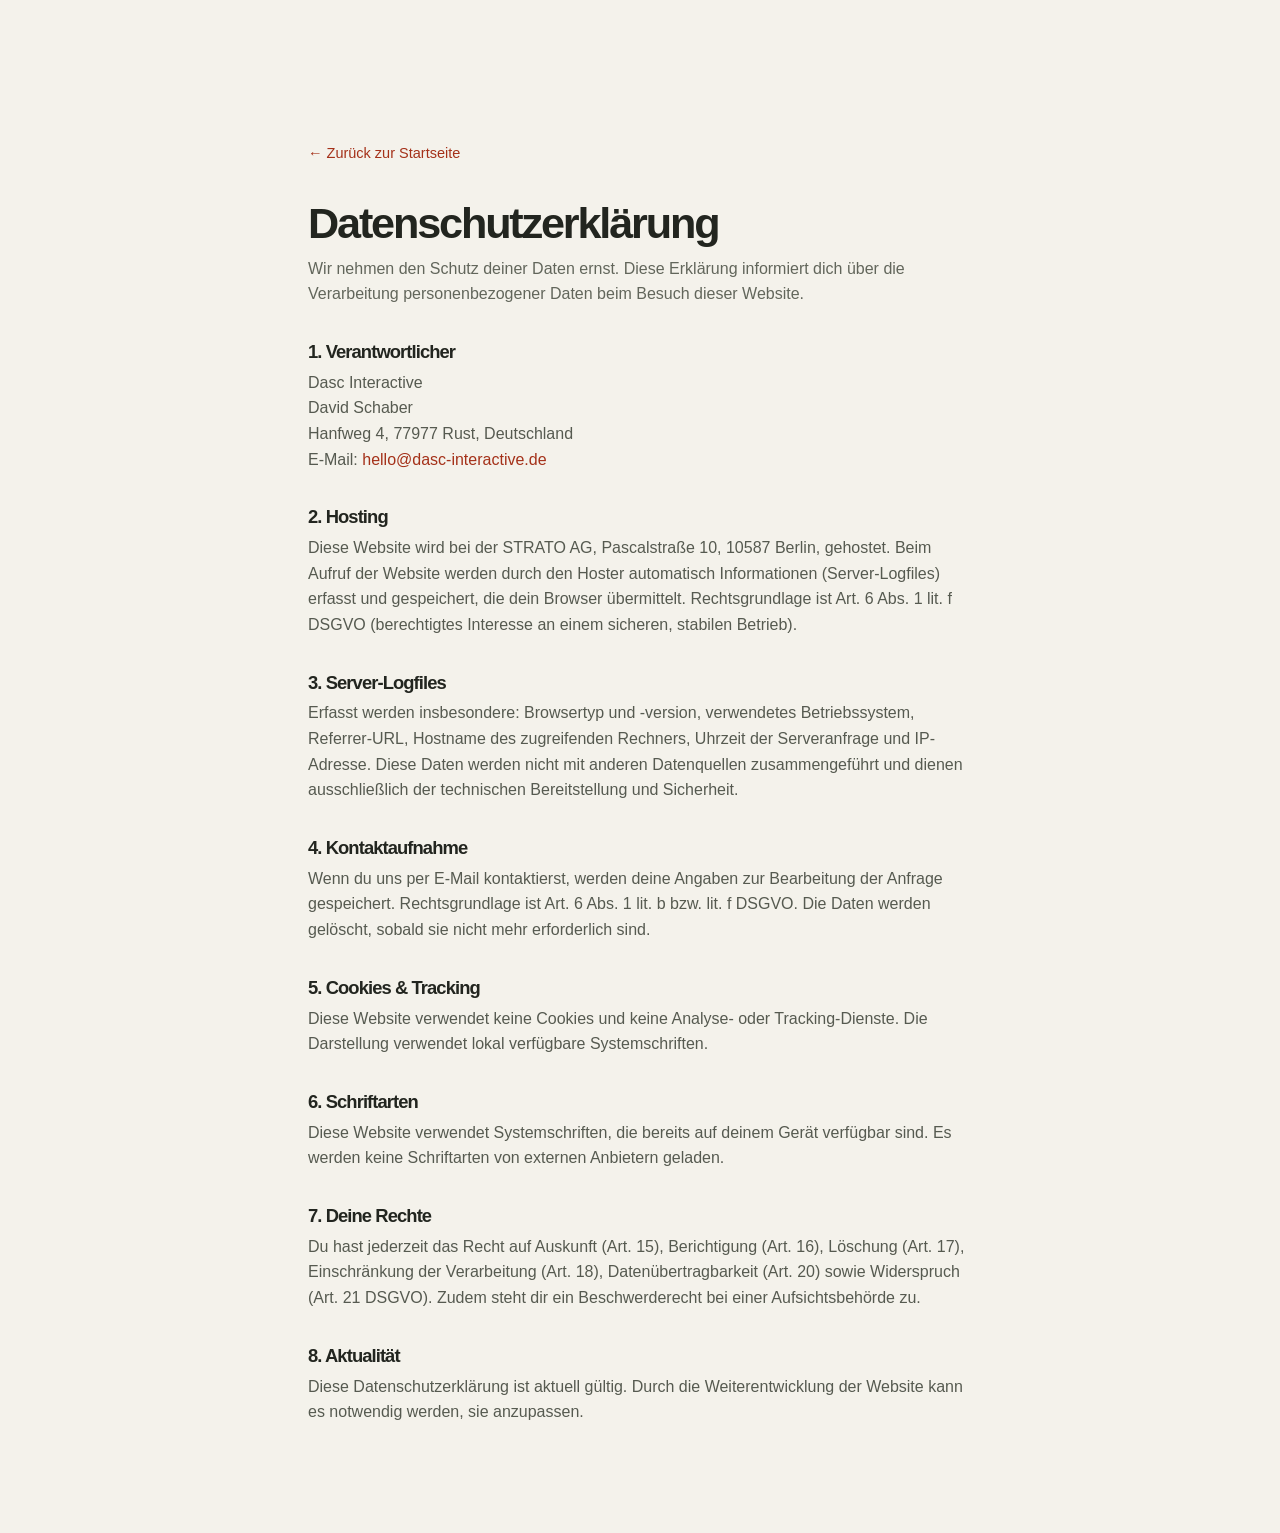
==== commit 99b3cd8a: "Refresh studio portfolio with interactive app and game showcases" ====
--- a/datenschutz.html
+++ b/datenschutz.html
@@ -1,56 +1,126 @@
-<!DOCTYPE html>
+<!doctype html>
 <html lang="de">
-<head>
-  <meta charset="UTF-8" />
-  <meta name="viewport" content="width=device-width, initial-scale=1.0" />
-  <title>Datenschutz — Dasc Interactive</title>
-  <meta name="robots" content="noindex" />
-  <link rel="icon" href="favicon.svg" type="image/svg+xml" />
-  <link rel="preconnect" href="https://fonts.googleapis.com" />
-  <link rel="preconnect" href="https://fonts.gstatic.com" crossorigin />
-  <link href="https://fonts.googleapis.com/css2?family=Inter:wght@400;500;600;700&family=JetBrains+Mono:wght@500&display=swap" rel="stylesheet" />
-  <link rel="stylesheet" href="styles.css" />
-  <style>
-    .legal { max-width: 720px; margin: 0 auto; padding: 140px 28px 100px; position: relative; z-index: 2; }
-    .legal h1 { font-size: clamp(2rem,5vw,2.7rem); margin-bottom: 10px; }
-    .legal h2 { font-size: 1.15rem; margin: 36px 0 8px; color: var(--text); }
-    .legal p { color: var(--text-2); margin-bottom: 8px; }
-    .legal a { color: var(--accent-hover); }
-    .legal .intro { margin-bottom: 24px; color: var(--text-3); }
-    .back { display: inline-flex; align-items: center; gap: 8px; color: var(--text-2); margin-bottom: 36px; font-size: 14.5px; font-weight: 500; transition: color .2s; }
-    .back:hover { color: var(--text); }
-  </style>
-</head>
-<body>
-  <div class="bg-glow" aria-hidden="true"></div>
-  <div class="legal">
-    <a href="index.html" class="back">← Zurück zur Startseite</a>
-    <h1>Datenschutzerklärung</h1>
-    <p class="intro">Wir nehmen den Schutz deiner Daten ernst. Diese Erklärung informiert dich über die Verarbeitung personenbezogener Daten beim Besuch dieser Website.</p>
+  <head>
+    <meta charset="UTF-8" />
+    <meta name="viewport" content="width=device-width, initial-scale=1.0" />
+    <title>Datenschutz — Dasc Interactive</title>
+    <meta name="robots" content="noindex" />
+    <link rel="icon" href="favicon.svg" type="image/svg+xml" />
+    <link rel="stylesheet" href="styles.css" />
+    <style>
+      .legal {
+        max-width: 720px;
+        margin: 0 auto;
+        padding: 140px 28px 100px;
+        position: relative;
+        z-index: 2;
+      }
+      .legal h1 {
+        font-size: clamp(2rem, 5vw, 2.7rem);
+        margin-bottom: 10px;
+      }
+      .legal h2 {
+        font-size: 1.15rem;
+        margin: 36px 0 8px;
+        color: var(--text);
+      }
+      .legal p {
+        color: var(--text-2);
+        margin-bottom: 8px;
+      }
+      .legal a {
+        color: var(--accent-hover);
+      }
+      .legal .intro {
+        margin-bottom: 24px;
+        color: var(--text-3);
+      }
+      .back {
+        display: inline-flex;
+        align-items: center;
+        gap: 8px;
+        color: var(--text-2);
+        margin-bottom: 36px;
+        font-size: 14.5px;
+        font-weight: 500;
+        transition: color 0.2s;
+      }
+      .back:hover {
+        color: var(--text);
+      }
+    </style>
+  </head>
+  <body>
+    <div class="bg-glow" aria-hidden="true"></div>
+    <div class="legal">
+      <a href="index.html" class="back">← Zurück zur Startseite</a>
+      <h1>Datenschutzerklärung</h1>
+      <p class="intro">
+        Wir nehmen den Schutz deiner Daten ernst. Diese Erklärung informiert
+        dich über die Verarbeitung personenbezogener Daten beim Besuch dieser
+        Website.
+      </p>
 
-    <h2>1. Verantwortlicher</h2>
-    <p>Dasc Interactive<br />David Schaber<br />Hanfweg 4, 77977 Rust, Deutschland<br />E-Mail: <a href="mailto:hello@dasc-interactive.de">hello@dasc-interactive.de</a></p>
+      <h2>1. Verantwortlicher</h2>
+      <p>
+        Dasc Interactive<br />David Schaber<br />Hanfweg 4, 77977 Rust,
+        Deutschland<br />E-Mail:
+        <a href="mailto:hello@dasc-interactive.de">hello@dasc-interactive.de</a>
+      </p>
 
-    <h2>2. Hosting</h2>
-    <p>Diese Website wird bei der STRATO AG, Pascalstraße 10, 10587 Berlin, gehostet. Beim Aufruf der Website werden durch den Hoster automatisch Informationen (Server-Logfiles) erfasst und gespeichert, die dein Browser übermittelt. Rechtsgrundlage ist Art. 6 Abs. 1 lit. f DSGVO (berechtigtes Interesse an einem sicheren, stabilen Betrieb).</p>
+      <h2>2. Hosting</h2>
+      <p>
+        Diese Website wird bei der STRATO AG, Pascalstraße 10, 10587 Berlin,
+        gehostet. Beim Aufruf der Website werden durch den Hoster automatisch
+        Informationen (Server-Logfiles) erfasst und gespeichert, die dein
+        Browser übermittelt. Rechtsgrundlage ist Art. 6 Abs. 1 lit. f DSGVO
+        (berechtigtes Interesse an einem sicheren, stabilen Betrieb).
+      </p>
 
-    <h2>3. Server-Logfiles</h2>
-    <p>Erfasst werden insbesondere: Browsertyp und -version, verwendetes Betriebssystem, Referrer-URL, Hostname des zugreifenden Rechners, Uhrzeit der Serveranfrage und IP-Adresse. Diese Daten werden nicht mit anderen Datenquellen zusammengeführt und dienen ausschließlich der technischen Bereitstellung und Sicherheit.</p>
+      <h2>3. Server-Logfiles</h2>
+      <p>
+        Erfasst werden insbesondere: Browsertyp und -version, verwendetes
+        Betriebssystem, Referrer-URL, Hostname des zugreifenden Rechners,
+        Uhrzeit der Serveranfrage und IP-Adresse. Diese Daten werden nicht mit
+        anderen Datenquellen zusammengeführt und dienen ausschließlich der
+        technischen Bereitstellung und Sicherheit.
+      </p>
 
-    <h2>4. Kontaktaufnahme</h2>
-    <p>Wenn du uns per E-Mail kontaktierst, werden deine Angaben zur Bearbeitung der Anfrage gespeichert. Rechtsgrundlage ist Art. 6 Abs. 1 lit. b bzw. lit. f DSGVO. Die Daten werden gelöscht, sobald sie nicht mehr erforderlich sind.</p>
+      <h2>4. Kontaktaufnahme</h2>
+      <p>
+        Wenn du uns per E-Mail kontaktierst, werden deine Angaben zur
+        Bearbeitung der Anfrage gespeichert. Rechtsgrundlage ist Art. 6 Abs. 1
+        lit. b bzw. lit. f DSGVO. Die Daten werden gelöscht, sobald sie nicht
+        mehr erforderlich sind.
+      </p>
 
-    <h2>5. Cookies &amp; Tracking</h2>
-    <p>Diese Website verwendet keine Cookies und keine Analyse- oder Tracking-Dienste. Es werden lediglich Schriftarten von Google Fonts geladen (siehe nächster Punkt).</p>
+      <h2>5. Cookies &amp; Tracking</h2>
+      <p>
+        Diese Website verwendet keine Cookies und keine Analyse- oder
+        Tracking-Dienste. Die Darstellung verwendet lokal verfügbare
+        Systemschriften.
+      </p>
 
-    <h2>6. Google Fonts</h2>
-    <p>Zur einheitlichen Darstellung von Schriftarten werden Schriften von Google (Google Ireland Limited) geladen. Beim Aufruf wird deine IP-Adresse an Google übertragen. Rechtsgrundlage ist Art. 6 Abs. 1 lit. f DSGVO. Weitere Informationen: <a href="https://policies.google.com/privacy" target="_blank" rel="noopener">policies.google.com/privacy</a>.</p>
+      <h2>6. Schriftarten</h2>
+      <p>
+        Diese Website verwendet Systemschriften, die bereits auf deinem Gerät
+        verfügbar sind. Es werden keine Schriftarten von externen Anbietern
+        geladen.
+      </p>
 
-    <h2>7. Deine Rechte</h2>
-    <p>Du hast jederzeit das Recht auf Auskunft (Art. 15), Berichtigung (Art. 16), Löschung (Art. 17), Einschränkung der Verarbeitung (Art. 18), Datenübertragbarkeit (Art. 20) sowie Widerspruch (Art. 21 DSGVO). Zudem steht dir ein Beschwerderecht bei einer Aufsichtsbehörde zu.</p>
+      <h2>7. Deine Rechte</h2>
+      <p>
+        Du hast jederzeit das Recht auf Auskunft (Art. 15), Berichtigung (Art.
+        16), Löschung (Art. 17), Einschränkung der Verarbeitung (Art. 18),
+        Datenübertragbarkeit (Art. 20) sowie Widerspruch (Art. 21 DSGVO). Zudem
+        steht dir ein Beschwerderecht bei einer Aufsichtsbehörde zu.
+      </p>
 
-    <h2>8. Aktualität</h2>
-    <p>Diese Datenschutzerklärung ist aktuell gültig. Durch die Weiterentwicklung der Website kann es notwendig werden, sie anzupassen.</p>
-  </div>
-</body>
+      <h2>8. Aktualität</h2>
+      <p>
+        Diese Datenschutzerklärung ist aktuell gültig. Durch die
+        Weiterentwicklung der Website kann es notwendig werden, sie anzupassen.
+      </p>
+    </div>
+  </body>
 </html>
--- a/styles.css
+++ b/styles.css
@@ -1,281 +1,1849 @@
-/* ============ RESET & TOKENS ============ */
-*, *::before, *::after { margin: 0; padding: 0; box-sizing: border-box; }
-
+/* Dasc Interactive — studio portfolio */
 :root {
-  --bg: #0a0a0c;
-  --bg-alt: #0d0d10;
-  --surface: rgba(255, 255, 255, 0.024);
-  --surface-2: rgba(255, 255, 255, 0.045);
-  --border: rgba(255, 255, 255, 0.08);
-  --border-2: rgba(255, 255, 255, 0.14);
-  --text: #f4f4f5;
-  --text-2: #a1a1aa;
-  --text-3: #71717a;
-  --accent: #6366f1;
-  --accent-hover: #717afc;
-  --accent-soft: rgba(99, 102, 241, 0.14);
-  --maxw: 1120px;
+  --bg: #f4f2eb;
+  --bg-alt: #ebe9e0;
+  --text: #22251f;
+  --text-2: #565a50;
+  --text-3: #62665b;
+  --accent: #b8381b;
+  --accent-hover: #a43119;
+  --border: #d3d4c9;
+  --lime: #d9ed9b;
+  --dark: #20261f;
+  --maxw: 1280px;
   --ease: cubic-bezier(0.22, 1, 0.36, 1);
-  --radius: 16px;
-}
-
-html { scroll-behavior: smooth; scroll-padding-top: 86px; }
-
-/* no-JS fallback: never hide content if scripts fail */
-.no-js .reveal { opacity: 1; transform: none; }
-
-::selection { background: var(--accent); color: #fff; }
-
-/* skip link */
-.skip-link {
-  position: absolute; left: 16px; top: -60px; z-index: 200;
-  background: var(--accent); color: #fff; padding: 10px 18px; border-radius: 8px;
-  font-size: 14px; font-weight: 500; transition: top .2s;
-}
-.skip-link:focus { top: 16px; }
-
+}
+*,
+*::before,
+*::after {
+  box-sizing: border-box;
+}
+* {
+  margin: 0;
+}
+html {
+  scroll-behavior: smooth;
+  scroll-padding-top: 110px;
+}
 body {
-  font-family: 'Inter', system-ui, -apple-system, sans-serif;
   background: var(--bg);
   color: var(--text);
+  font-family: Arial, Helvetica, sans-serif;
+  font-size: 16px;
   line-height: 1.6;
-  overflow-x: hidden;
   -webkit-font-smoothing: antialiased;
-  text-rendering: optimizeLegibility;
+}
+button,
+a,
+summary {
+  -webkit-tap-highlight-color: transparent;
+}
+button {
+  font: inherit;
+  color: inherit;
+  cursor: pointer;
+}
+button:disabled {
+  cursor: wait;
+}
+a {
+  color: inherit;
+  text-decoration: none;
+}
+img {
+  max-width: 100%;
+  display: block;
+}
+button {
+  border: 0;
+}
+h1,
+h2,
+h3 {
+  line-height: 1.03;
+  letter-spacing: -0.05em;
+  font-weight: 600;
+}
+em {
+  font-family: Georgia, "Times New Roman", serif;
+  font-weight: 400;
+}
+::selection {
+  background: var(--lime);
+  color: var(--dark);
+}
+:focus-visible {
+  outline: 3px solid var(--accent);
+  outline-offset: 5px;
+}
+button:focus-visible {
+  outline-offset: -4px;
+}
+.container {
+  width: min(calc(100% - 96px), var(--maxw));
+  margin-inline: auto;
+}
+[hidden] {
+  display: none !important;
+}
+.skip-link {
+  position: fixed;
+  top: -80px;
+  left: 20px;
+  background: var(--lime);
+  padding: 14px 20px;
+  z-index: 1000;
+}
+.skip-link:focus {
+  top: 12px;
+}
+.label,
+.eyebrow,
+.edition,
+.showcase-top,
+.visual-label,
+.visual-foot,
+.stage-category,
+.art-coordinate,
+.service-no,
+.studio-art-label,
+.studio-art-foot {
+  font-family: "Courier New", monospace;
+  font-size: 11px;
+  font-weight: 600;
+  letter-spacing: 0.08em;
+  text-transform: uppercase;
+}
+.label {
+  margin-bottom: 24px;
+}
+.nav {
+  position: sticky;
+  top: 0;
+  background: rgba(244, 242, 235, 0.96);
+  z-index: 50;
+  border-bottom: 1px solid var(--border);
+  backdrop-filter: blur(16px);
+}
+.nav-inner {
+  height: 94px;
+  display: flex;
+  align-items: center;
+  justify-content: space-between;
+}
+.logo {
+  display: flex;
+  gap: 13px;
+  align-items: center;
+  font-size: 15px;
+  font-weight: 700;
+  line-height: 1.12;
+  letter-spacing: -0.03em;
+}
+.logo-sub {
+  font-weight: 400;
+}
+.logo-mark {
+  font-size: 52px;
+  letter-spacing: -0.12em;
+  line-height: 1;
+  font-weight: 800;
+  padding-right: 7px;
+}
+.logo-mark span {
+  color: var(--accent);
+}
+.nav-links {
+  display: flex;
+  gap: 34px;
+  align-items: center;
+  font-size: 13px;
+  font-weight: 600;
+}
+.nav-links a {
+  padding-block: 10px;
+}
+.nav-links a:hover,
+.nav-links a.active {
+  color: var(--accent);
+}
+.nav-links a > span {
+  font-size: 10px;
+  margin-left: 4px;
+}
+.nav-links .nav-cta {
+  background: var(--dark);
+  color: var(--bg);
+  padding: 12px 18px;
+  border-radius: 3px;
+}
+.nav-cta:hover {
+  background: var(--accent);
+}
+.nav-links .nav-cta > span {
+  font-size: 18px;
+  margin-left: 20px;
+}
+.nav-toggle {
+  display: none;
+}
+.hero {
+  padding: 40px 0 0;
+}
+.hero-top {
+  display: flex;
+  justify-content: space-between;
+  align-items: center;
+}
+.eyebrow {
+  display: flex;
+  align-items: center;
+  gap: 10px;
+}
+.live-dot {
+  display: inline-block;
+  width: 7px;
+  height: 7px;
+  background: var(--accent);
+  border-radius: 50%;
+}
+.edition {
+  color: var(--text-3);
+}
+.hero-heading {
+  display: flex;
+  align-items: flex-end;
+  justify-content: space-between;
+  gap: 30px;
+  padding: 46px 0 46px;
+}
+.hero h1 {
+  font-size: clamp(54px, 6.4vw, 92px);
+  position: relative;
+  letter-spacing: -0.065em;
+  line-height: 0.99;
+}
+.hero h1 em {
+  letter-spacing: -0.075em;
+}
+.title-dot {
+  color: var(--accent);
+  font-size: 70px;
+  display: inline-block;
+  vertical-align: top;
+  margin-left: 10px;
+}
+.hero-aside {
+  font-size: 14px;
+  max-width: 280px;
+  flex-shrink: 0;
+}
+.hero-aside p {
+  color: var(--text-2);
+  margin-bottom: 25px;
+}
+.hero-aside strong {
+  font-weight: 400;
+  color: var(--text);
+}
+.text-link {
+  font-size: 13px;
+  font-weight: 700;
+  display: inline-flex;
+  align-items: center;
+  gap: 25px;
+  padding: 8px 0;
+  border-bottom: 1px solid currentColor;
+}
+.text-link span {
+  font-size: 20px;
+  line-height: 1;
+  transition: transform 0.2s;
+}
+.text-link:hover {
+  color: var(--accent);
+}
+.text-link:hover span {
+  transform: translate(3px, -3px);
+}
+.showcase {
+  background: var(--dark);
+  color: var(--bg);
+  border-radius: 5px;
+  overflow: hidden;
+}
+.showcase-top {
+  display: flex;
+  align-items: center;
+  justify-content: space-between;
+  padding: 20px 30px;
+  border-bottom: 1px solid #ffffff21;
+  color: #b9c4ae;
+}
+.showcase-top .live-dot {
+  background: var(--lime);
+  margin-right: 8px;
+}
+.stage {
+  display: grid;
+  grid-template-columns: 1fr 1fr;
+  min-height: 380px;
+  position: relative;
+  isolation: isolate;
+  overflow: hidden;
+  transition: background 0.4s;
+}
+.stage-copy {
+  padding: 36px 50px;
+  position: relative;
+  z-index: 2;
+  display: flex;
+  flex-direction: column;
+  align-items: flex-start;
+  justify-content: center;
+}
+.stage-category {
+  color: #c2cbb7;
+  margin-bottom: 20px;
+}
+.stage h2 {
+  font-size: clamp(60px, 6.8vw, 98px);
+  line-height: 0.82;
+  letter-spacing: -0.06em;
+  color: var(--lime);
+}
+.stage h2 > span {
+  font-size: 16px;
+  vertical-align: top;
+  margin-left: 8px;
+  letter-spacing: 0;
+}
+.stage-copy p {
+  margin-top: 20px;
+  font-size: 13px;
+  color: #cad0c3;
+}
+.stage-link {
+  margin-top: 24px;
+  font-size: 12px;
+  border: 1px solid #e4ead245;
+  padding: 10px 18px;
+  display: flex;
+  align-items: center;
+  gap: 30px;
+  border-radius: 2px;
+}
+.stage-link:hover {
+  background: var(--lime);
+  color: var(--dark);
+}
+.stage-link span {
+  font-size: 20px;
+}
+.stage-art {
+  position: relative;
+  min-width: 0;
+  min-height: 380px;
+  overflow: hidden;
+  transition: background 0.4s;
+  background: #b75b37;
+}
+.sun {
+  position: absolute;
+  width: 210px;
+  aspect-ratio: 1;
+  top: 48px;
+  left: 35%;
+  border-radius: 50%;
+  background: #eed9ad;
+  box-shadow: 0 0 60px #ecbe8155;
+}
+.dune {
+  position: absolute;
+  width: 160%;
+  height: 250px;
+  border-radius: 50% 50% 0 0;
+  bottom: -125px;
+  left: -20%;
+  background: #df9663;
+  transform: rotate(-14deg);
+}
+.dune-back {
+  bottom: -85px;
+  left: 15%;
+  background: #8b432d;
+  transform: rotate(18deg);
+}
+.dune-front {
+  box-shadow: 0 -1px 0 #f0c59944;
+}
+.orbit {
+  position: absolute;
+  border: 1px solid #f5d9b444;
+  border-radius: 50%;
+  width: 500px;
+  height: 500px;
+  top: 15px;
+  left: 20%;
+  transform: rotate(-20deg) scaleX(0.65);
+}
+.orbit-two {
+  transform: rotate(35deg) scaleX(0.65);
+}
+.art-coordinate {
+  position: absolute;
+  bottom: 23px;
+  right: 24px;
+  color: #f9edd8;
+  z-index: 4;
+  font-size: 9px;
+}
+.signal {
+  display: none;
+  align-items: center;
+  justify-content: center;
+  gap: 10px;
+  position: absolute;
+  inset: 0;
+  transform: rotate(-12deg);
+}
+.signal i,
+.poster-wave i {
+  width: 8px;
+  height: 50%;
+  background: var(--lime);
+  border-radius: 3px;
+}
+.signal i:nth-child(3n) {
+  height: 20%;
+}
+.signal i:nth-child(2n) {
+  height: 35%;
+}
+.signal i:nth-child(5n) {
+  height: 65%;
+}
+.stage-phone {
+  display: none;
+  height: 330px;
+  width: auto;
+  position: absolute;
+  top: 34px;
+  left: 35%;
+  border-radius: 23px;
+  box-shadow: 0 24px 30px #0003;
+  transform: rotate(8deg);
+}
+.stage[data-project="dead-air"] .stage-art {
+  background: #492824;
+}
+.stage[data-project="dead-air"] h2 {
+  color: #f5d79f;
+}
+.stage[data-project="dead-air"] :is(.sun, .dune, .orbit) {
+  display: none;
+}
+.stage[data-project="dead-air"] .signal {
+  display: flex;
+}
+.stage[data-project="bq-pruefung"] .stage-art {
+  background: #dae6cc;
+}
+.stage[data-project="tinyminds"] .stage-art {
+  background: #e89a7a;
+}
+.stage[data-project="bq-pruefung"] .stage-bq,
+.stage[data-project="tinyminds"] .stage-tiny {
+  display: block;
+}
+.stage:is([data-project="bq-pruefung"], [data-project="tinyminds"])
+  :is(.sun, .dune, .orbit) {
+  display: none;
+}
+.stage:is([data-project="bq-pruefung"], [data-project="tinyminds"]) h2 {
+  font-size: clamp(48px, 5.5vw, 80px);
+  line-height: 1;
+}
+.project-switcher {
+  display: grid;
+  grid-template-columns: repeat(4, 1fr);
+}
+.project-switcher button {
+  background: transparent;
+  color: #b9c4ae;
+  text-align: left;
+  font-size: 13px;
+  display: flex;
+  align-items: center;
+  gap: 13px;
+  padding: 20px 24px;
+  border-top: 1px solid #ffffff21;
+  border-right: 1px solid #ffffff21;
+  transition: background 0.2s;
+}
+.project-switcher button > span:first-child {
+  font-family: monospace;
+  font-size: 10px;
+}
+.project-switcher button[aria-pressed="true"] {
+  background: var(--lime);
+  color: var(--dark);
+}
+.project-switcher button:hover {
+  background: #ffffff10;
+}
+.project-switcher button[aria-pressed="true"]:hover {
+  background: #e3f6ac;
+}
+.switch-arrow {
+  margin-left: auto;
+}
+.hero-foot {
+  display: flex;
+  justify-content: space-between;
+  border-bottom: 1px solid var(--border);
+  padding: 22px 0;
+  font-size: 11px;
+  color: var(--text-2);
+}
+.hero-foot span:last-child span {
+  font-size: 18px;
+  margin-left: 15px;
+}
+.section {
+  padding: 100px 0;
+}
+.section-heading {
+  display: flex;
+  justify-content: space-between;
+  gap: 40px;
+  align-items: flex-end;
+  margin-bottom: 45px;
+}
+.section-heading h2,
+.studio h2 {
+  font-size: clamp(40px, 4.1vw, 59px);
+}
+.section-heading > p {
+  max-width: 300px;
+  font-size: 14px;
+  color: var(--text-2);
+}
+.project-toolbar {
+  display: flex;
+  align-items: center;
+  justify-content: space-between;
+  margin-bottom: 28px;
+  border-bottom: 1px solid var(--border);
+  padding-bottom: 18px;
+}
+.filters {
+  display: flex;
+  gap: 8px;
+}
+.filters button {
+  padding: 10px 19px;
+  background: transparent;
+  border: 1px solid var(--border);
+  border-radius: 3px;
+  font-size: 12px;
+  font-weight: 600;
+}
+.filters button span {
+  margin-left: 12px;
+  font-size: 10px;
+  opacity: 0.7;
+}
+.filters button[aria-pressed="true"] {
+  color: var(--bg);
+  background: var(--dark);
+  border-color: var(--dark);
+}
+.filters button:hover {
+  border-color: var(--text);
+}
+.project-count {
+  font-size: 11px;
+  color: var(--text-2);
+}
+.project-grid {
+  display: grid;
+  grid-template-columns: 1fr 1fr;
+  gap: 48px 28px;
+}
+.project-card {
+  min-width: 0;
+  scroll-margin-top: 120px;
+}
+.project-visual {
+  position: relative;
+  aspect-ratio: 1.36;
+  overflow: hidden;
+  border-radius: 4px;
+  transition: transform 0.4s var(--ease);
+}
+.project-card:hover .project-visual {
+  transform: translateY(-4px);
+}
+.visual-label {
+  position: absolute;
+  top: 23px;
+  left: 25px;
+  z-index: 3;
+  font-size: 10px;
+}
+.visual-foot {
+  position: absolute;
+  bottom: 22px;
+  left: 25px;
+  right: 25px;
+  display: flex;
+  justify-content: space-between;
+  font-size: 9px;
+  z-index: 4;
+}
+.sand-visual {
+  background: #c5663e;
+  color: #f4e9cb;
+}
+.poster-sun {
+  position: absolute;
+  width: 45%;
+  aspect-ratio: 1;
+  right: -7%;
+  top: 20%;
+  border-radius: 50%;
+  background: #eccfa0;
+}
+.poster-dune {
+  width: 120%;
+  height: 55%;
+  position: absolute;
+  left: -25%;
+  bottom: -18%;
+  background: #a5482c;
+  border-radius: 50% 50% 0 0;
+  transform: rotate(17deg);
+}
+.poster-title {
+  font-size: clamp(48px, 6.7vw, 95px);
+  font-weight: 800;
+  line-height: 0.87;
+  letter-spacing: -0.08em;
+  position: absolute;
+  left: 8%;
+  top: 29%;
+  z-index: 2;
+}
+.poster-title > span {
+  display: block;
+}
+.sand-visual .poster-title > span {
+  -webkit-text-stroke: 1px #f4e9cb;
+  color: transparent;
+}
+.air-visual {
+  background: #492824;
+  color: #f5d79f;
+}
+.air-grid {
+  position: absolute;
+  inset: 0;
+  background-image:
+    linear-gradient(#f5d79f16 1px, transparent 1px),
+    linear-gradient(90deg, #f5d79f16 1px, transparent 1px);
+  background-size: 45px 45px;
+  mask-image: linear-gradient(90deg, transparent, #000);
+}
+.air-star {
+  position: absolute;
+  left: 110%;
+  font-size: 95px;
+  top: -35px;
+  font-weight: 400;
+}
+.poster-wave {
+  position: absolute;
+  bottom: 25%;
+  right: 8%;
+  display: flex;
+  align-items: center;
+  gap: 5px;
+  height: 100px;
+  opacity: 0.3;
+  transform: rotate(-10deg);
+}
+.poster-wave i {
+  width: 5px;
+  height: 40%;
+}
+.poster-wave i:nth-child(2n) {
+  height: 80%;
+}
+.poster-wave i:nth-child(3n) {
+  height: 60%;
+}
+.poster-wave i:nth-child(5n) {
+  height: 100%;
+}
+.project-info {
+  padding: 23px 2px 0;
+}
+.project-title-row {
+  display: flex;
+  align-items: center;
+  justify-content: space-between;
+  gap: 15px;
+  margin-bottom: 10px;
+}
+.project-title-row h3 {
+  font-size: 25px;
+  letter-spacing: -0.045em;
+}
+.project-type {
+  font-size: 10px;
+  border: 1px solid var(--border);
+  border-radius: 20px;
+  padding: 3px 10px;
+  white-space: nowrap;
+}
+.project-description {
+  font-size: 13px;
+  color: var(--text-2);
+  max-width: 470px;
+  min-height: 44px;
+}
+.project-actions {
+  margin-top: 16px;
+  display: flex;
+  align-items: center;
+  flex-wrap: wrap;
+  gap: 18px;
+}
+.detail-button {
+  margin-left: auto;
+  background: transparent;
+  font-size: 12px;
+  padding: 8px 0;
+  color: var(--text-2);
+  display: flex;
+  gap: 12px;
+  align-items: center;
+}
+.detail-button span {
+  font-size: 20px;
+}
+.detail-button:hover {
+  color: var(--accent);
+}
+.store-link {
+  font-size: 12px;
+  border-bottom: 1px solid var(--border);
+}
+.store-link:hover {
+  color: var(--accent);
+}
+.bq-visual {
+  background: #dbe4cc;
+}
+.tiny-visual {
+  background: #efd9ce;
+}
+.app-poster-copy {
+  position: absolute;
+  left: 7%;
+  top: 24%;
+  width: 48%;
+}
+.app-poster-copy img {
+  width: 48px;
+  height: 48px;
+  border-radius: 12px;
+  margin-bottom: 20px;
+}
+.app-poster-copy strong {
+  font-size: clamp(25px, 2.8vw, 40px);
+  line-height: 1.1;
+  letter-spacing: -0.05em;
+  display: block;
+}
+.app-poster-copy > span {
+  display: block;
+  font-size: 11px;
+  margin-top: 17px;
+}
+.app-screen {
+  position: absolute;
+  width: 34%;
+  height: auto;
+  right: 6%;
+  top: 16%;
+  border-radius: 22px;
+  transform: rotate(7deg);
+  box-shadow: 10px 20px 30px #24282025;
+}
+.services {
+  background: var(--bg-alt);
+  border-block: 1px solid var(--border);
+}
+.service-grid {
+  display: grid;
+  grid-template-columns: repeat(3, 1fr);
+  gap: 28px;
+}
+.service-grid article {
+  position: relative;
+  border-top: 1px solid #aeb2a4;
+  padding-top: 24px;
+}
+.service-icon {
+  font-size: 42px;
+  line-height: 1;
+  display: block;
+  height: 60px;
+}
+.service-no {
+  position: absolute;
+  right: 0;
+  top: 26px;
+  color: var(--text-3);
+}
+.service-grid h3 {
+  font-size: 21px;
+  margin: 22px 0 15px;
+  letter-spacing: -0.035em;
+}
+.service-grid p {
+  font-size: 13px;
+  color: var(--text-2);
+  max-width: 320px;
+}
+.process {
+  margin-top: 90px;
+  border-top: 1px solid var(--border);
+  padding-top: 50px;
+  display: grid;
+  grid-template-columns: 1fr 1.3fr;
+  gap: 60px;
+}
+.process h3 {
+  font-size: 32px;
+}
+.process-list details {
+  border-bottom: 1px solid var(--border);
+}
+.process-list summary {
+  display: flex;
+  align-items: center;
+  gap: 25px;
+  cursor: pointer;
+  list-style: none;
+  padding: 18px 0;
+  font-size: 15px;
+  font-weight: 600;
+}
+.process-list summary::-webkit-details-marker {
+  display: none;
+}
+.process-list summary > span:first-child {
+  font-family: monospace;
+  font-size: 11px;
+  font-weight: 400;
+}
+.accordion-icon {
+  margin-left: auto;
+  font-size: 24px;
+  transition: transform 0.2s;
+  font-weight: 400;
+}
+.process-list details[open] .accordion-icon {
+  transform: rotate(45deg);
+}
+.process-list p {
+  padding: 0 40px 22px;
+  font-size: 13px;
+  color: var(--text-2);
+  max-width: 540px;
+}
+.studio-inner {
+  display: grid;
+  grid-template-columns: 1fr 1fr;
+  gap: 80px;
+  align-items: center;
+}
+.studio-art {
+  position: relative;
+  background: var(--lime);
+  aspect-ratio: 1;
+  display: flex;
+  align-items: center;
+  justify-content: center;
+  border-radius: 4px;
+  overflow: hidden;
+}
+.studio-art:before {
+  content: "";
+  position: absolute;
+  width: 80%;
+  height: 80%;
+  border: 1px solid #74844655;
+  border-radius: 50%;
+}
+.studio-art:after {
+  content: "";
+  position: absolute;
+  width: 105%;
+  height: 40%;
+  border: 1px solid #74844655;
+  border-radius: 50%;
+  transform: rotate(-40deg);
+}
+.studio-art-label {
+  position: absolute;
+  top: 25px;
+  left: 26px;
+  font-size: 10px;
+}
+.studio-monogram {
+  font-size: clamp(120px, 19vw, 270px);
+  letter-spacing: -0.13em;
+  font-weight: 800;
+  line-height: 1;
+  margin-left: -15px;
+  z-index: 2;
+}
+.studio-monogram > span {
+  color: var(--accent);
+}
+.studio-art-foot {
+  position: absolute;
+  bottom: 25px;
+  left: 26px;
+  right: 26px;
+  display: flex;
+  justify-content: space-between;
+  font-size: 9px;
+}
+.studio-copy > p:not(.label) {
+  color: var(--text-2);
+  font-size: 14px;
+  margin-top: 24px;
+}
+.studio-copy strong {
+  color: var(--text);
+}
+.studio-facts {
+  display: flex;
+  justify-content: space-between;
+  gap: 20px;
+  margin: 32px 0;
+  border-top: 1px solid var(--border);
+  padding-top: 25px;
+}
+.studio-facts div {
+  display: flex;
+  flex-direction: column;
+}
+.studio-facts strong {
+  font-size: 32px;
+  letter-spacing: -0.04em;
+}
+.studio-facts span {
+  font-size: 10px;
+  color: var(--text-2);
+}
+.contact {
+  padding: 70px 0;
+  background: var(--lime);
+}
+.contact-heading {
+  display: flex;
+  align-items: center;
+  justify-content: space-between;
+  gap: 30px;
+}
+.contact h2 {
+  font-size: clamp(52px, 6.3vw, 90px);
+  line-height: 1;
+}
+.contact-arrow {
+  display: flex;
+  align-items: center;
+  justify-content: center;
+  width: 130px;
+  aspect-ratio: 1;
+  border: 1px solid #22251f55;
+  border-radius: 50%;
+  font-size: 75px;
+  transition:
+    background 0.3s,
+    transform 0.3s;
+}
+.contact-arrow:hover {
+  background: var(--dark);
+  color: var(--lime);
+  transform: rotate(10deg);
+}
+.contact-bottom {
+  display: flex;
+  justify-content: space-between;
+  align-items: flex-start;
+  gap: 30px;
+  border-top: 1px solid #74844666;
+  margin-top: 40px;
+  padding-top: 26px;
+}
+.contact-bottom > p {
+  font-size: 13px;
+}
+.contact-bottom > div {
+  display: flex;
+  align-items: center;
+  flex-wrap: wrap;
+  gap: 14px;
+  max-width: 420px;
+}
+.contact-email {
+  font-size: 20px;
+  letter-spacing: -0.04em;
+  border-bottom: 1px solid currentColor;
+}
+.copy-button {
+  background: transparent;
+  border: 1px solid #74844666;
+  padding: 8px 12px;
+  font-size: 10px;
+}
+.copy-button:hover {
+  background: #ffffff44;
+}
+.copy-status {
+  font-size: 11px;
+  width: 100%;
+  text-align: right;
+  min-height: 18px;
+}
+.footer {
+  padding: 40px 0 25px;
+}
+.footer-top {
+  display: flex;
+  align-items: center;
+  justify-content: space-between;
+  gap: 25px;
+  padding-bottom: 35px;
+}
+.footer-top nav {
+  display: flex;
+  gap: 22px;
+  font-size: 11px;
+}
+.footer a:hover {
+  color: var(--accent);
+}
+.back-top {
+  font-size: 11px;
+}
+.footer-bottom {
+  border-top: 1px solid var(--border);
+  padding-top: 22px;
+  display: flex;
+  justify-content: space-between;
+  gap: 20px;
+  font-size: 10px;
+  color: var(--text-2);
+}
+.footer-bottom nav {
+  display: flex;
+  gap: 22px;
+}
+.product-dialog {
+  margin: auto;
+  padding: 36px;
+  width: min(92vw, 650px);
+  max-height: 90dvh;
+  border: 1px solid var(--border);
+  border-radius: 8px;
+  background: var(--bg);
+  color: var(--text);
+  overscroll-behavior: contain;
+}
+.product-dialog::backdrop {
+  background: #182017aa;
+  backdrop-filter: blur(7px);
+}
+.dialog-close {
+  display: flex;
+  gap: 20px;
+  align-items: center;
+  margin-left: auto;
+  background: transparent;
+  font-size: 12px;
+  padding: 5px 0;
+  margin-bottom: 22px;
+}
+.dialog-close span {
+  font-size: 26px;
+}
+.product-dialog h2 {
+  font-size: 40px;
+  margin: 12px 0 22px;
+}
+.product-dialog p,
+.product-dialog li {
+  font-size: 14px;
+  color: var(--text-2);
+}
+.product-dialog ul {
+  margin: 18px 0;
+  padding-left: 20px;
+}
+.dialog-links {
+  display: flex;
+  gap: 24px;
+  flex-wrap: wrap;
+  margin-top: 28px;
+}
+.dialog-links a {
+  font-size: 13px;
+  border-bottom: 1px solid currentColor;
+}
+.legal a {
+  overflow-wrap: anywhere;
+}
+/* Progressive enhancement: content remains visible if JavaScript fails. */
+html:not(.enhanced)
+  :is(.filters, .project-switcher, .detail-button, .copy-button) {
+  display: none;
+}
+@media (min-width: 761px) {
+  .nav-links[inert] {
+    display: flex;
+  }
+}
+@media (max-width: 1100px) {
+  .container {
+    width: calc(100% - 64px);
+  }
+  .nav-links {
+    gap: 22px;
+  }
+  .hero h1 {
+    font-size: 70px;
+  }
+  .hero-aside {
+    max-width: 220px;
+    font-size: 13px;
+  }
+  .title-dot {
+    font-size: 50px;
+  }
+  .stage-copy {
+    padding: 32px;
+  }
+  .project-switcher button {
+    padding: 18px;
+    font-size: 12px;
+  }
+  .studio-inner {
+    gap: 45px;
+  }
+  .footer-top nav {
+    gap: 14px;
+  }
+  .footer-bottom > span:nth-child(2) {
+    display: none;
+  }
+}
+@media (max-width: 760px) {
+  html {
+    scroll-padding-top: 95px;
+  }
+  .container {
+    width: calc(100% - 40px);
+  }
+  .nav-inner {
+    height: 76px;
+  }
+  .logo {
+    font-size: 13px;
+  }
+  .logo-mark {
+    font-size: 43px;
+  }
+  .nav-toggle {
+    display: flex;
+    flex-direction: column;
+    gap: 6px;
+    background: transparent;
+    padding: 14px 4px;
+    z-index: 52;
+    width: 34px;
+  }
+  .nav-toggle span {
+    height: 2px;
+    width: 25px;
+    background: var(--text);
+    transition: transform 0.2s;
+  }
+  .nav-toggle.open span:first-child {
+    transform: translateY(4px) rotate(45deg);
+  }
+  .nav-toggle.open span:last-child {
+    transform: translateY(-4px) rotate(-45deg);
+  }
+  .nav-links {
+    position: absolute;
+    top: 76px;
+    left: 0;
+    right: 0;
+    display: none;
+    flex-direction: column;
+    align-items: stretch;
+    gap: 0;
+    background: var(--bg);
+    border-bottom: 1px solid var(--border);
+    padding: 15px 20px 25px;
+    box-shadow: 0 20px 30px #0001;
+  }
+  .nav-links.open {
+    display: flex;
+  }
+  .nav-links a {
+    padding: 15px 0;
+    font-size: 16px;
+  }
+  .nav-links .nav-cta {
+    margin-top: 8px;
+    align-self: flex-start;
+  }
+  .hero {
+    padding-top: 25px;
+  }
+  .edition {
+    display: none;
+  }
+  .eyebrow {
+    font-size: 9px;
+  }
+  .hero-heading {
+    padding: 34px 0;
+    display: block;
+  }
+  .hero h1 {
+    font-size: clamp(46px, 9.8vw, 74px);
+  }
+  .title-dot {
+    font-size: 42px;
+    margin-left: 6px;
+  }
+  .hero-aside {
+    max-width: none;
+    margin-top: 27px;
+    display: flex;
+    justify-content: space-between;
+    align-items: flex-end;
+    gap: 20px;
+  }
+  .hero-aside p {
+    margin: 0;
+    font-size: 12px;
+  }
+  .hero-aside .text-link {
+    max-width: 150px;
+    font-size: 11px;
+    gap: 14px;
+  }
+  .showcase-top {
+    padding: 15px 20px;
+    font-size: 9px;
+  }
+  .stage {
+    grid-template-columns: 1fr 1fr;
+    min-height: 310px;
+  }
+  .stage-copy {
+    padding: 28px 20px;
+  }
+  .stage h2 {
+    font-size: clamp(39px, 8.2vw, 62px);
+  }
+  .stage h2 > span {
+    font-size: 10px;
+    margin-left: 4px;
+  }
+  .stage-category {
+    font-size: 8px;
+    max-width: 160px;
+    margin-bottom: 20px;
+  }
+  .stage-copy p {
+    font-size: 11px;
+  }
+  .stage-link {
+    font-size: 10px;
+    gap: 15px;
+    padding: 8px 12px;
+  }
+  .stage-art {
+    min-height: 310px;
+  }
+  .sun {
+    width: 150px;
+    left: 20%;
+    top: 50px;
+  }
+  .orbit {
+    width: 350px;
+    height: 350px;
+    left: -15%;
+  }
+  .dune {
+    height: 200px;
+    bottom: -110px;
+  }
+  .dune-back {
+    bottom: -60px;
+  }
+  .art-coordinate {
+    font-size: 7px;
+    right: 12px;
+    bottom: 16px;
+  }
+  .signal {
+    gap: 5px;
+  }
+  .signal i {
+    width: 5px;
+  }
+  .stage-phone {
+    height: 240px;
+    border-radius: 17px;
+    left: 18%;
+    top: 35px;
+  }
+  .stage:is([data-project="bq-pruefung"], [data-project="tinyminds"]) h2 {
+    font-size: clamp(31px, 6vw, 46px);
+  }
+  .project-switcher {
+    grid-template-columns: 1fr 1fr;
+  }
+  .project-switcher button {
+    padding: 14px;
+    font-size: 11px;
+    gap: 8px;
+  }
+  .hero-foot {
+    font-size: 9px;
+    gap: 20px;
+  }
+  .hero-foot > span {
+    max-width: 45%;
+  }
+  .section {
+    padding: 65px 0;
+  }
+  .section-heading {
+    display: block;
+    margin-bottom: 32px;
+  }
+  .section-heading h2,
+  .studio h2 {
+    font-size: 42px;
+  }
+  .section-heading > p {
+    margin-top: 23px;
+    max-width: 400px;
+    font-size: 13px;
+  }
+  .label {
+    font-size: 10px;
+    margin-bottom: 20px;
+  }
+  .project-grid {
+    gap: 35px 18px;
+  }
+  .project-visual {
+    aspect-ratio: 1;
+  }
+  .poster-title {
+    font-size: clamp(36px, 7vw, 56px);
+    top: 35%;
+  }
+  .visual-label {
+    font-size: 7px;
+    top: 15px;
+    left: 15px;
+  }
+  .visual-foot {
+    font-size: 6px;
+    bottom: 15px;
+    left: 15px;
+    right: 15px;
+  }
+  .air-star {
+    font-size: 45px;
+  }
+  .poster-wave {
+    gap: 3px;
+    right: 5%;
+    bottom: 20%;
+    height: 60px;
+  }
+  .poster-wave i {
+    width: 3px;
+  }
+  .app-poster-copy {
+    left: 8%;
+    top: 25%;
+    width: 55%;
+  }
+  .app-poster-copy img {
+    width: 35px;
+    height: 35px;
+    border-radius: 8px;
+    margin-bottom: 13px;
+  }
+  .app-poster-copy strong {
+    font-size: 22px;
+  }
+  .app-poster-copy > span {
+    font-size: 9px;
+    margin-top: 10px;
+  }
+  .app-screen {
+    right: -6%;
+    width: 42%;
+    top: 22%;
+    border-radius: 12px;
+  }
+  .project-title-row {
+    align-items: flex-start;
+    gap: 7px;
+  }
+  .project-title-row h3 {
+    font-size: 21px;
+  }
+  .project-type {
+    font-size: 8px;
+    padding: 2px 6px;
+  }
+  .project-description {
+    font-size: 12px;
+    min-height: 60px;
+  }
+  .project-actions {
+    gap: 10px;
+  }
+  .text-link {
+    font-size: 12px;
+    gap: 20px;
+  }
+  .detail-button {
+    font-size: 11px;
+  }
+  .service-grid {
+    gap: 20px;
+  }
+  .service-grid h3 {
+    font-size: 19px;
+    line-height: 1.15;
+  }
+  .service-grid p {
+    font-size: 12px;
+  }
+  .process {
+    grid-template-columns: 1fr;
+    gap: 25px;
+    margin-top: 55px;
+    padding-top: 35px;
+  }
+  .process h3 {
+    font-size: 30px;
+  }
+  .studio-inner {
+    grid-template-columns: 1fr;
+    gap: 35px;
+  }
+  .studio-art {
+    aspect-ratio: 1.3;
+  }
+  .studio-monogram {
+    font-size: 200px;
+  }
+  .studio-copy > p:not(.label) {
+    font-size: 13px;
+  }
+  .studio-art-foot {
+    font-size: 8px;
+  }
+  .contact {
+    padding: 50px 0;
+  }
+  .contact h2 {
+    font-size: clamp(42px, 7.7vw, 60px);
+  }
+  .contact-arrow {
+    width: 80px;
+    font-size: 46px;
+    flex-shrink: 0;
+  }
+  .contact-bottom {
+    flex-direction: column;
+    gap: 20px;
+  }
+  .contact-bottom > div {
+    max-width: none;
+    width: 100%;
+  }
+  .contact-email {
+    font-size: 20px;
+  }
+  .copy-status {
+    text-align: left;
+  }
+  .footer-top {
+    flex-wrap: wrap;
+    gap: 25px;
+  }
+  .footer-top nav {
+    order: 3;
+    width: 100%;
+    flex-wrap: wrap;
+    gap: 16px;
+  }
+  .footer-top .back-top {
+    margin-left: auto;
+  }
+  .footer-bottom {
+    flex-wrap: wrap;
+    font-size: 9px;
+  }
+  .product-dialog {
+    padding: 25px;
+  }
+  .product-dialog h2 {
+    font-size: 33px;
+  }
+}
+@media (max-width: 480px) {
+  .project-grid {
+    grid-template-columns: 1fr;
+    gap: 34px;
+  }
+  .project-visual {
+    aspect-ratio: 1.2;
+  }
+  .poster-title {
+    font-size: 72px;
+    top: 29%;
+  }
+  .visual-label {
+    font-size: 9px;
+    top: 20px;
+    left: 20px;
+  }
+  .visual-foot {
+    font-size: 8px;
+    bottom: 20px;
+    left: 20px;
+    right: 20px;
+  }
+  .air-star {
+    font-size: 70px;
+  }
+  .app-poster-copy {
+    top: 23%;
+    width: 50%;
+  }
+  .app-poster-copy strong {
+    font-size: 30px;
+  }
+  .app-poster-copy img {
+    width: 45px;
+    height: 45px;
+    margin-bottom: 18px;
+  }
+  .app-screen {
+    width: 36%;
+    right: 4%;
+    top: 18%;
+    border-radius: 18px;
+  }
+  .project-description {
+    min-height: 0;
+  }
+  .project-title-row h3 {
+    font-size: 25px;
+  }
+  .project-type {
+    font-size: 10px;
+    padding: 3px 10px;
+  }
+  .project-actions {
+    gap: 18px;
+  }
+  .project-toolbar {
+    gap: 10px;
+  }
+  .filters {
+    gap: 5px;
+  }
+  .filters button {
+    font-size: 11px;
+    padding: 9px 12px;
+  }
+  .filters button span {
+    margin-left: 8px;
+  }
+  .project-count {
+    font-size: 9px;
+  }
+  .service-grid {
+    grid-template-columns: 1fr;
+    gap: 32px;
+  }
+  .service-grid article {
+    padding-left: 65px;
+    min-height: 120px;
+  }
+  .service-icon {
+    position: absolute;
+    left: 0;
+    top: 26px;
+    font-size: 36px;
+  }
+  .service-grid h3 {
+    margin-top: 3px;
+    padding-right: 30px;
+    font-size: 22px;
+  }
+  .service-grid p {
+    font-size: 13px;
+    max-width: none;
+  }
+  .contact-heading {
+    gap: 10px;
+  }
+  .contact-arrow {
+    width: 62px;
+    font-size: 38px;
+  }
+  .contact-email {
+    font-size: 19px;
+  }
+  .copy-button {
+    padding: 8px;
+    font-size: 9px;
+  }
+  .hero-aside {
+    align-items: flex-start;
+  }
+  .hero-aside .text-link {
+    max-width: 130px;
+  }
+  .stage-copy {
+    padding: 22px 16px;
+  }
+  .stage {
+    grid-template-columns: 1.15fr 1fr;
+    min-height: 280px;
+  }
+  .stage-art {
+    min-height: 280px;
+  }
+  .stage-category {
+    letter-spacing: 0;
+  }
+  .stage-link {
+    gap: 8px;
+    padding: 8px;
+    font-size: 9px;
+  }
+  .stage-copy p {
+    max-width: 155px;
+  }
+  .stage-phone {
+    height: 215px;
+    left: 10%;
+  }
+  .stage h2 {
+    font-size: 41px;
+  }
+  .stage:is([data-project="bq-pruefung"], [data-project="tinyminds"]) h2 {
+    font-size: 32px;
+  }
+  .sun {
+    width: 120px;
+    left: 15%;
+  }
+  .section-heading h2,
+  .studio h2 {
+    font-size: 38px;
+  }
+}
+@media (prefers-reduced-motion: reduce) {
+  html {
+    scroll-behavior: auto;
+  }
+  *,
+  *::before,
+  *::after {
+    animation: none !important;
+    transition: none !important;
+  }
+  .project-card:hover .project-visual {
+    transform: none;
+  }
 }
 
-h1, h2, h3 { font-weight: 600; letter-spacing: -0.025em; line-height: 1.1; }
-a { color: inherit; text-decoration: none; }
-img { display: block; max-width: 100%; }
-.container { max-width: var(--maxw); margin: 0 auto; padding: 0 28px; }
+.icon {
+  display: inline-block;
+  width: 1em;
+  height: 1em;
+  vertical-align: -0.12em;
+  flex-shrink: 0;
+}
+.icon-down {
+  transform: rotate(135deg);
+}
+.icon-up {
+  transform: rotate(-45deg);
+}
+.icon-southwest {
+  transform: rotate(180deg);
+}
+.contact-arrow .icon {
+  width: 0.85em;
+  height: 0.85em;
+}
+.switch-arrow .icon {
+  width: 14px;
+  height: 14px;
+}
 
-:focus-visible { outline: 2px solid var(--accent); outline-offset: 3px; border-radius: 4px; }
+@media (max-width: 760px) {
+  html:not(.enhanced) .nav-inner {
+    height: auto;
+    min-height: 76px;
+    flex-wrap: wrap;
+    padding-block: 16px;
+    gap: 12px;
+  }
+  html:not(.enhanced) .nav-links {
+    position: static;
+    display: flex;
+    flex-direction: row;
+    flex-wrap: wrap;
+    width: 100%;
+    padding: 0;
+    gap: 8px 18px;
+    border: 0;
+    box-shadow: none;
+  }
+  html:not(.enhanced) .nav-links a {
+    font-size: 12px;
+    padding: 6px 0;
+  }
+  html:not(.enhanced) .nav-links .nav-cta {
+    padding: 6px 12px;
+    margin-top: 0;
+  }
+  html:not(.enhanced) .nav-toggle {
+    display: none;
+  }
+}
 
-/* subtle single background glow */
-.bg-glow {
-  position: fixed; inset: 0; z-index: -1; pointer-events: none;
-  background:
-    radial-gradient(900px 520px at 50% -10%, rgba(99,102,241,0.13), transparent 70%),
-    radial-gradient(700px 700px at 100% 0%, rgba(99,102,241,0.05), transparent 60%);
+.stage[data-project="dead-air"] .signal i,
+.air-visual .poster-wave i {
+  background: #f5d79f;
 }
 
-/* ============ LABELS ============ */
-.label, .eyebrow, .step-no, .footer-h {
-  font-family: 'JetBrains Mono', ui-monospace, monospace;
-}
-.label {
-  font-size: 12px; letter-spacing: 0.14em; text-transform: uppercase;
-  color: var(--accent-hover); margin-bottom: 18px;
-}
-
-/* ============ NAV ============ */
-.nav {
-  position: fixed; top: 0; left: 0; width: 100%; z-index: 100;
-  transition: background .35s, border-color .35s;
-  border-bottom: 1px solid transparent;
-}
-.nav.scrolled {
-  background: rgba(10, 10, 12, 0.8);
-  backdrop-filter: blur(16px); -webkit-backdrop-filter: blur(16px);
-  border-bottom: 1px solid var(--border);
-}
-.nav-inner { display: flex; align-items: center; justify-content: space-between; height: 68px; }
-.logo { display: inline-flex; align-items: center; gap: 11px; font-weight: 600; font-size: 16px; letter-spacing: -0.01em; }
-.logo-mark { width: 28px; height: 28px; display: block; flex-shrink: 0; }
-.logo-mark svg { width: 28px; height: 28px; display: block; }
-.nav-links { display: flex; align-items: center; gap: 36px; }
-.nav-links a:not(.nav-cta) { font-size: 15px; color: var(--text-2); transition: color .2s; position: relative; }
-.nav-links a:not(.nav-cta):hover, .nav-links a.active { color: var(--text); }
-.nav-links a.active::after {
-  content: ""; position: absolute; left: 0; right: 0; bottom: -8px; height: 2px;
-  background: var(--accent); border-radius: 2px;
-}
-.nav-cta {
-  padding: 8px 18px; border-radius: 9px; color: var(--text) !important;
-  background: var(--surface-2); border: 1px solid var(--border);
-  transition: background .2s, border-color .2s;
-}
-.nav-cta:hover { background: rgba(255,255,255,0.08); border-color: var(--border-2); }
-
-.nav-toggle { display: none; flex-direction: column; gap: 6px; background: none; border: 0; cursor: pointer; padding: 8px; }
-.nav-toggle span { width: 24px; height: 1.6px; background: var(--text); border-radius: 2px; transition: .3s; }
-.nav-toggle.open span:nth-child(1) { transform: translateY(3.8px) rotate(45deg); }
-.nav-toggle.open span:nth-child(2) { transform: translateY(-3.8px) rotate(-45deg); }
-
-/* ============ HERO ============ */
-.hero { padding: 180px 0 110px; }
-.hero-inner { max-width: 820px; }
-.eyebrow {
-  display: inline-flex; align-items: center; gap: 9px;
-  font-size: 12.5px; letter-spacing: 0.06em; color: var(--text-2);
-  padding: 7px 15px; border: 1px solid var(--border); border-radius: 999px;
-  background: var(--surface); margin-bottom: 30px;
-}
-.eyebrow-dot { width: 6px; height: 6px; border-radius: 50%; background: var(--accent); box-shadow: 0 0 0 4px var(--accent-soft); }
-.hero-title { font-size: clamp(2.6rem, 6vw, 4.6rem); margin-bottom: 28px; }
-.accent { color: var(--accent-hover); }
-.hero-sub { font-size: clamp(1.08rem, 1.6vw, 1.28rem); color: var(--text-2); max-width: 620px; margin-bottom: 38px; }
-.hero-actions { display: flex; gap: 13px; flex-wrap: wrap; margin-bottom: 40px; }
-.hero-meta { display: flex; align-items: center; gap: 14px; flex-wrap: wrap; font-size: 14px; color: var(--text-3); }
-.hero-meta .dot { color: var(--border-2); }
-
-/* ============ BUTTONS ============ */
-.btn {
-  display: inline-flex; align-items: center; justify-content: center; gap: 8px;
-  height: 46px; padding: 0 24px; border-radius: 10px; font-size: 15px; font-weight: 500;
-  border: 1px solid transparent; cursor: pointer; transition: background .2s, border-color .2s, transform .2s, box-shadow .2s;
-}
-.btn-primary { background: var(--accent); color: #fff; box-shadow: 0 1px 0 rgba(255,255,255,0.12) inset; }
-.btn-primary:hover { background: var(--accent-hover); transform: translateY(-1px); box-shadow: 0 8px 24px -8px rgba(99,102,241,0.7); }
-.btn-secondary { background: var(--surface-2); color: var(--text); border-color: var(--border); }
-.btn-secondary:hover { background: rgba(255,255,255,0.08); border-color: var(--border-2); }
-.btn-lg { height: 52px; padding: 0 30px; font-size: 16px; }
-
-/* ============ SECTIONS ============ */
-.section { padding: 100px 0; border-top: 1px solid var(--border); }
-.section-alt { background: var(--bg-alt); }
-.section-head { max-width: 620px; margin-bottom: 56px; }
-.section-head h2 { font-size: clamp(1.8rem, 3.4vw, 2.6rem); }
-.section-lead { color: var(--text-2); font-size: 1.08rem; margin-top: 16px; }
-
-/* ============ WORK (products) ============ */
-.work {
-  display: grid; grid-template-columns: 0.85fr 1fr; gap: 64px; align-items: center;
-  padding: 56px 0;
-}
-.work + .work { border-top: 1px solid var(--border); }
-.work-reverse .work-media { order: 2; }
-.work-media { display: flex; justify-content: center; }
-.device {
-  position: relative; padding: 11px; border-radius: 32px;
-  background: linear-gradient(160deg, rgba(255,255,255,0.1), rgba(255,255,255,0.02));
-  border: 1px solid var(--border-2); width: 250px;
-  box-shadow: 0 40px 90px -32px rgba(0,0,0,0.85), 0 0 0 1px rgba(0,0,0,0.4);
-  transition: transform .45s var(--ease);
-}
-.work:hover .device { transform: translateY(-8px); }
-.device::before {
-  content: ""; position: absolute; top: 11px; left: 50%; transform: translateX(-50%);
-  width: 78px; height: 18px; background: #0b0b0e; border-radius: 0 0 12px 12px; z-index: 2;
-}
-.device::after {
-  content: ""; position: absolute; inset: 0; border-radius: 32px; pointer-events: none;
-  background: radial-gradient(320px 220px at 50% -10%, rgba(99,102,241,0.22), transparent 70%);
-}
-.device img { width: 100%; border-radius: 22px; display: block; }
-.work-top { display: flex; align-items: center; gap: 14px; margin-bottom: 22px; }
-.work-icon { width: 44px; height: 44px; border-radius: 11px; }
-.status {
-  font-family: 'JetBrains Mono', monospace; font-size: 11px; letter-spacing: 0.04em;
-  padding: 5px 11px; border-radius: 999px; font-weight: 500;
-}
-.status-live { color: #4ade80; background: rgba(74,222,128,0.1); border: 1px solid rgba(74,222,128,0.22); }
-.status-soon { color: var(--accent-hover); background: var(--accent-soft); border: 1px solid rgba(99,102,241,0.3); }
-.work-body h3 { font-size: 1.7rem; margin-bottom: 7px; }
-.work-cat { font-size: 14px; color: var(--text-3); margin-bottom: 18px; }
-.work-desc { color: var(--text-2); font-size: 1.02rem; margin-bottom: 22px; max-width: 460px; }
-.chips { list-style: none; display: flex; flex-wrap: wrap; gap: 8px; margin-bottom: 26px; }
-.chips li { font-size: 13px; color: var(--text-2); padding: 6px 12px; border-radius: 8px; background: var(--surface-2); border: 1px solid var(--border); }
-.work-links { display: flex; gap: 26px; flex-wrap: wrap; }
-.link-arrow { display: inline-flex; align-items: center; gap: 7px; font-size: 14.5px; font-weight: 500; color: var(--text); transition: color .2s; }
-.link-arrow svg { width: 14px; height: 14px; transition: transform .2s; }
-.link-arrow:hover { color: var(--accent-hover); }
-.link-arrow:hover svg { transform: translate(2px, -2px); }
-
-/* next card */
-.next-card {
-  margin-top: 56px; display: flex; align-items: center; justify-content: space-between; gap: 28px; flex-wrap: wrap;
-  padding: 34px 36px; border-radius: var(--radius); background: var(--surface); border: 1px solid var(--border);
-}
-.next-card h3 { font-size: 1.35rem; margin: 14px 0 6px; }
-.next-card p { color: var(--text-2); max-width: 520px; }
-.next-card .link-arrow svg { width: 15px; height: 15px; }
-.next-card .link-arrow:hover svg { transform: translateX(3px); }
-
-/* ============ CAPABILITIES ============ */
-.cap-grid { display: grid; grid-template-columns: repeat(3, 1fr); gap: 1px; background: var(--border); border: 1px solid var(--border); border-radius: var(--radius); overflow: hidden; }
-.cap { background: var(--bg-alt); padding: 34px 30px; transition: background .25s; }
-.cap:hover { background: var(--surface); }
-.cap-ico { display: inline-flex; width: 42px; height: 42px; align-items: center; justify-content: center; border-radius: 11px; background: var(--accent-soft); color: var(--accent-hover); margin-bottom: 20px; }
-.cap-ico svg { width: 22px; height: 22px; }
-.cap h3 { font-size: 1.15rem; margin-bottom: 10px; }
-.cap p { color: var(--text-2); font-size: 0.97rem; }
-
-/* ============ APPROACH ============ */
-.steps { display: grid; grid-template-columns: repeat(4, 1fr); gap: 28px; }
-.step { padding-top: 26px; border-top: 1px solid var(--border-2); }
-.step-no { font-size: 13px; color: var(--accent-hover); letter-spacing: 0.05em; }
-.step h3 { font-size: 1.2rem; margin: 16px 0 9px; }
-.step p { color: var(--text-2); font-size: 0.96rem; }
-
-/* ============ STUDIO ============ */
-.studio-inner { display: grid; grid-template-columns: 1.1fr 0.9fr; gap: 72px; align-items: center; }
-.studio-inner h2 { font-size: clamp(1.7rem, 3vw, 2.3rem); margin-bottom: 24px; }
-.studio-text { color: var(--text-2); font-size: 1.05rem; margin-bottom: 18px; }
-.studio-text strong { color: var(--text); font-weight: 600; }
-.studio-inner .btn { margin-top: 12px; }
-.facts { display: grid; grid-template-columns: 1fr 1fr; gap: 1px; background: var(--border); border: 1px solid var(--border); border-radius: var(--radius); overflow: hidden; }
-.fact { background: var(--bg); padding: 30px 26px; }
-.fact-num { display: block; font-size: 1.7rem; font-weight: 600; letter-spacing: -0.02em; color: var(--text); margin-bottom: 6px; }
-.fact-amp { color: var(--text-3); font-weight: 400; }
-.fact-label { font-size: 13.5px; color: var(--text-3); }
-
-/* ============ CONTACT ============ */
-.contact-inner { max-width: 640px; text-align: center; margin: 0 auto; }
-.contact-inner .label { display: inline-block; }
-.contact-inner h2 { font-size: clamp(1.9rem, 3.6vw, 2.7rem); }
-.contact-lead { color: var(--text-2); font-size: 1.1rem; margin: 18px auto 34px; max-width: 500px; }
-.contact-loc { margin-top: 22px; font-size: 14px; color: var(--text-3); }
-
-/* ============ FOOTER ============ */
-.footer { border-top: 1px solid var(--border); padding: 64px 0 36px; background: var(--bg-alt); }
-.footer-inner { display: grid; grid-template-columns: 1.4fr 2fr; gap: 48px; padding-bottom: 48px; }
-.footer-tag { color: var(--text-3); font-size: 14px; margin-top: 16px; max-width: 280px; }
-.footer-cols { display: grid; grid-template-columns: repeat(3, 1fr); gap: 32px; }
-.footer-col { display: flex; flex-direction: column; gap: 13px; }
-.footer-h { font-size: 11px; letter-spacing: 0.12em; text-transform: uppercase; color: var(--text-3); margin-bottom: 3px; }
-.footer-col a { font-size: 14.5px; color: var(--text-2); transition: color .2s; }
-.footer-col a:hover { color: var(--text); }
-.footer-bottom { display: flex; justify-content: space-between; gap: 16px; flex-wrap: wrap; padding-top: 28px; border-top: 1px solid var(--border); font-size: 13px; color: var(--text-3); }
-
-/* ============ REVEAL ============ */
-.reveal { opacity: 0; transform: translateY(16px); transition: opacity .6s var(--ease), transform .6s var(--ease); }
-.reveal.visible { opacity: 1; transform: none; }
-
-/* ============ RESPONSIVE ============ */
-@media (max-width: 920px) {
-  .studio-inner { grid-template-columns: 1fr; gap: 44px; }
-  .cap-grid { grid-template-columns: repeat(2, 1fr); }
-  .steps { grid-template-columns: repeat(2, 1fr); gap: 32px 24px; }
-  .footer-inner { grid-template-columns: 1fr; gap: 36px; }
+/* Original game artwork stays uncropped at every screen size. */
+.game-card .project-visual {
+  aspect-ratio: 1672 / 941;
+  background: var(--dark);
+}
+.project-artwork {
+  width: 100%;
+  height: 100%;
+  object-fit: contain;
+}
+.stage-game-art {
+  display: none;
+  position: absolute;
+  inset: 0;
+  width: 100%;
+  height: 100%;
+  object-fit: contain;
+}
+.stage[data-project="sandslinger"] .stage-sandslinger,
+.stage[data-project="dead-air"] .stage-dead-air {
+  display: block;
+}
+.stage[data-project="sandslinger"],
+.stage[data-project="dead-air"] {
+  grid-template-columns: 0.85fr 1.65fr;
+}
+.stage[data-project="sandslinger"] .stage-art,
+.stage[data-project="dead-air"] .stage-art {
+  background: #18201b;
+}
+.stage[data-project="sandslinger"] h2,
+.stage[data-project="dead-air"] h2 {
+  font-size: clamp(50px, 5.7vw, 80px);
+}
+.stage[data-project="sandslinger"] .art-coordinate,
+.stage[data-project="dead-air"] .art-coordinate {
+  display: none;
+}
+.dialog-artwork {
+  width: 100%;
+  height: auto;
+  border-radius: 4px;
+  margin-bottom: 22px;
 }
 @media (max-width: 760px) {
-  .nav-links {
-    position: fixed; inset: 0 0 0 auto; width: min(80vw, 300px); height: 100vh;
-    flex-direction: column; align-items: flex-start; justify-content: center; gap: 26px; padding: 40px;
-    background: rgba(12,12,15,0.97); backdrop-filter: blur(20px); border-left: 1px solid var(--border);
-    transform: translateX(100%); transition: transform .35s var(--ease);
-  }
-  .nav-links.open { transform: none; }
-  .nav-links a { font-size: 20px; }
-  .nav-toggle { display: flex; z-index: 101; }
-  .hero { padding: 140px 0 80px; }
-  .work, .work-reverse { grid-template-columns: 1fr; gap: 36px; }
-  .work-media { order: -1 !important; }
-  .work-body { text-align: left; }
-  .next-card { flex-direction: column; align-items: flex-start; }
-}
-@media (max-width: 480px) {
-  .container { padding: 0 20px; }
-  .section { padding: 72px 0; }
-  .cap-grid { grid-template-columns: 1fr; }
-  .steps { grid-template-columns: 1fr; }
-  .facts { grid-template-columns: 1fr; }
-  .footer-cols { grid-template-columns: 1fr 1fr; }
-}
-
-@media (prefers-reduced-motion: reduce) {
-  *, *::before, *::after { animation: none !important; transition: none !important; }
-  .reveal { opacity: 1; transform: none; }
-  html { scroll-behavior: auto; }
-}
+  .stage[data-project="sandslinger"],
+  .stage[data-project="dead-air"] {
+    grid-template-columns: 1fr;
+  }
+  .stage[data-project="sandslinger"] .stage-copy,
+  .stage[data-project="dead-air"] .stage-copy {
+    display: grid;
+    grid-template-columns: 1fr auto;
+    column-gap: 20px;
+    padding: 22px;
+  }
+  .stage[data-project="sandslinger"] .stage-category,
+  .stage[data-project="dead-air"] .stage-category {
+    grid-column: 1 / -1;
+    margin-bottom: 12px;
+    max-width: none;
+  }
+  .stage[data-project="sandslinger"] h2,
+  .stage[data-project="dead-air"] h2 {
+    font-size: 38px;
+    line-height: 0.9;
+  }
+  .stage[data-project="sandslinger"] .stage-copy p,
+  .stage[data-project="dead-air"] .stage-copy p {
+    grid-column: 1 / -1;
+    max-width: none;
+    margin-top: 14px;
+  }
+  .stage[data-project="sandslinger"] .stage-link,
+  .stage[data-project="dead-air"] .stage-link {
+    grid-column: 2;
+    grid-row: 2;
+    align-self: center;
+    margin-top: 0;
+    font-size: 10px;
+    padding: 10px 12px;
+  }
+  .stage[data-project="sandslinger"] .stage-art,
+  .stage[data-project="dead-air"] .stage-art {
+    aspect-ratio: 1672 / 941;
+    min-height: 0;
+  }
+}
